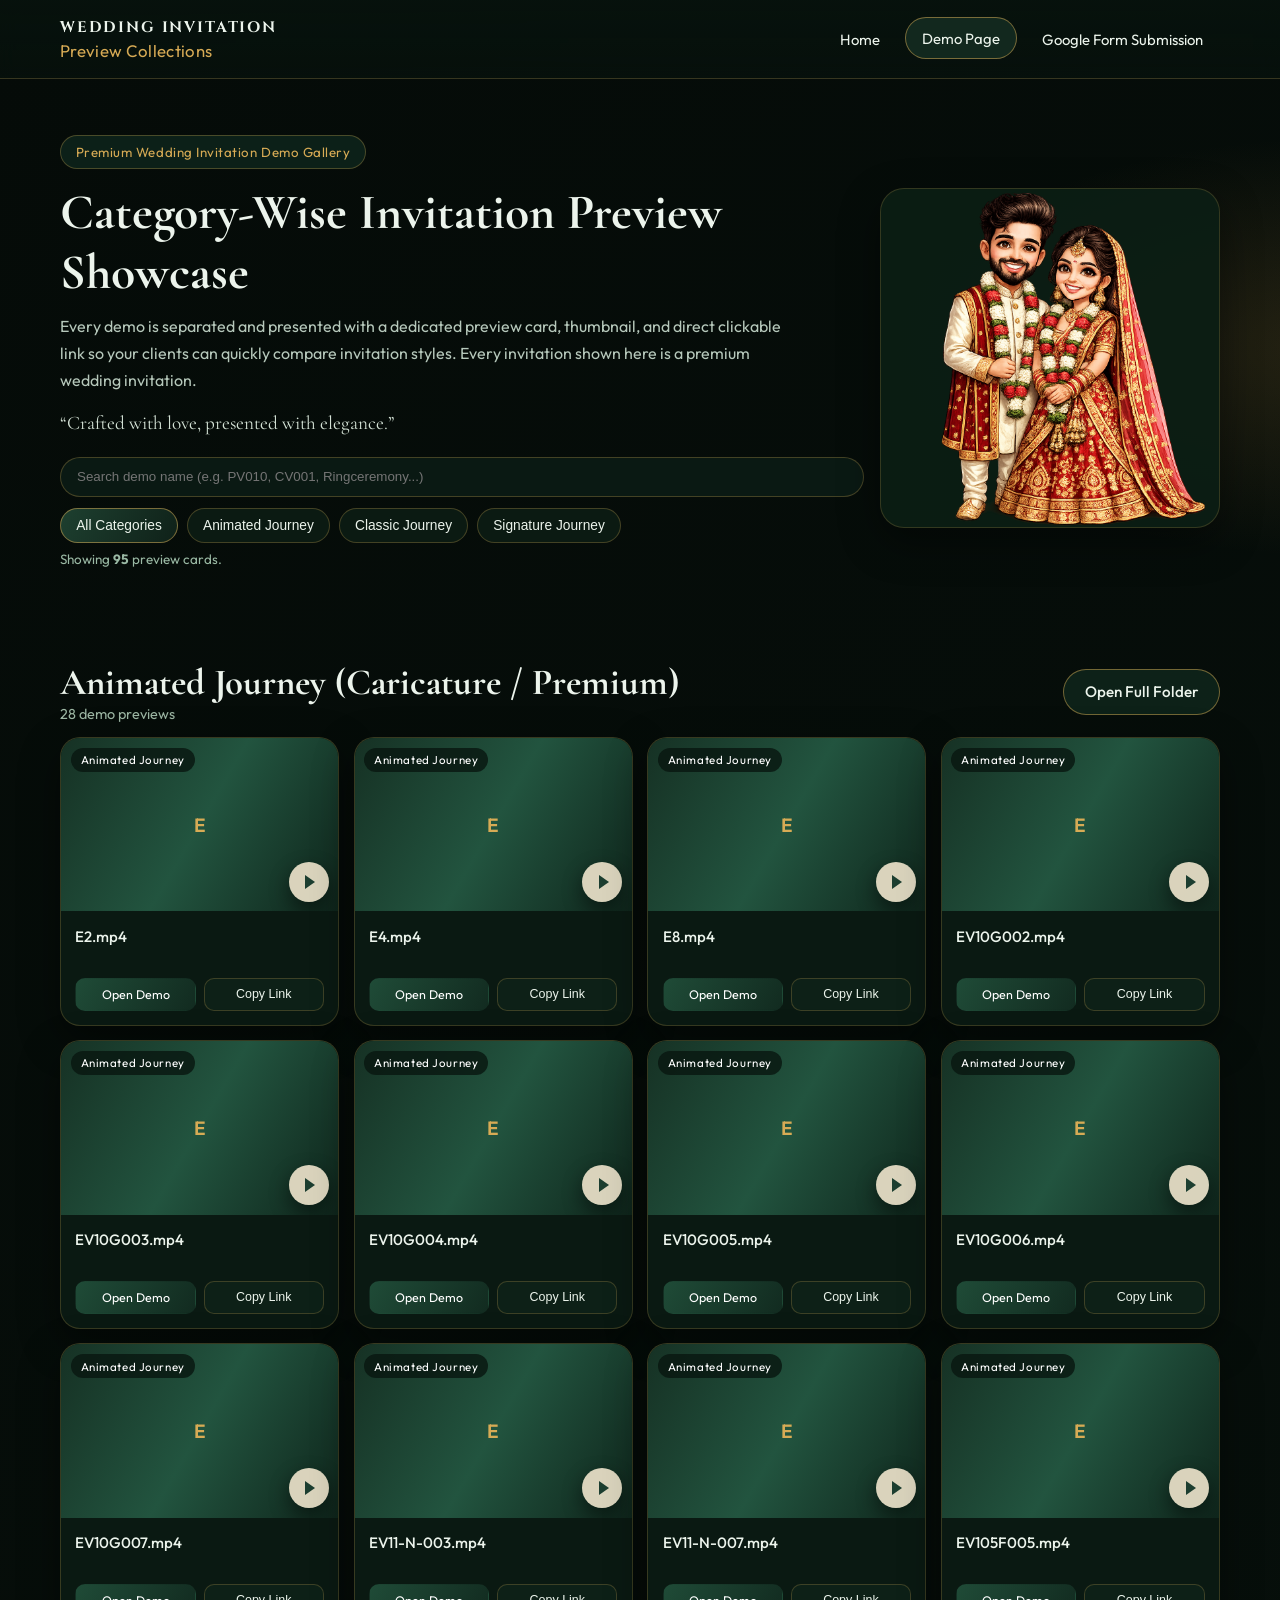
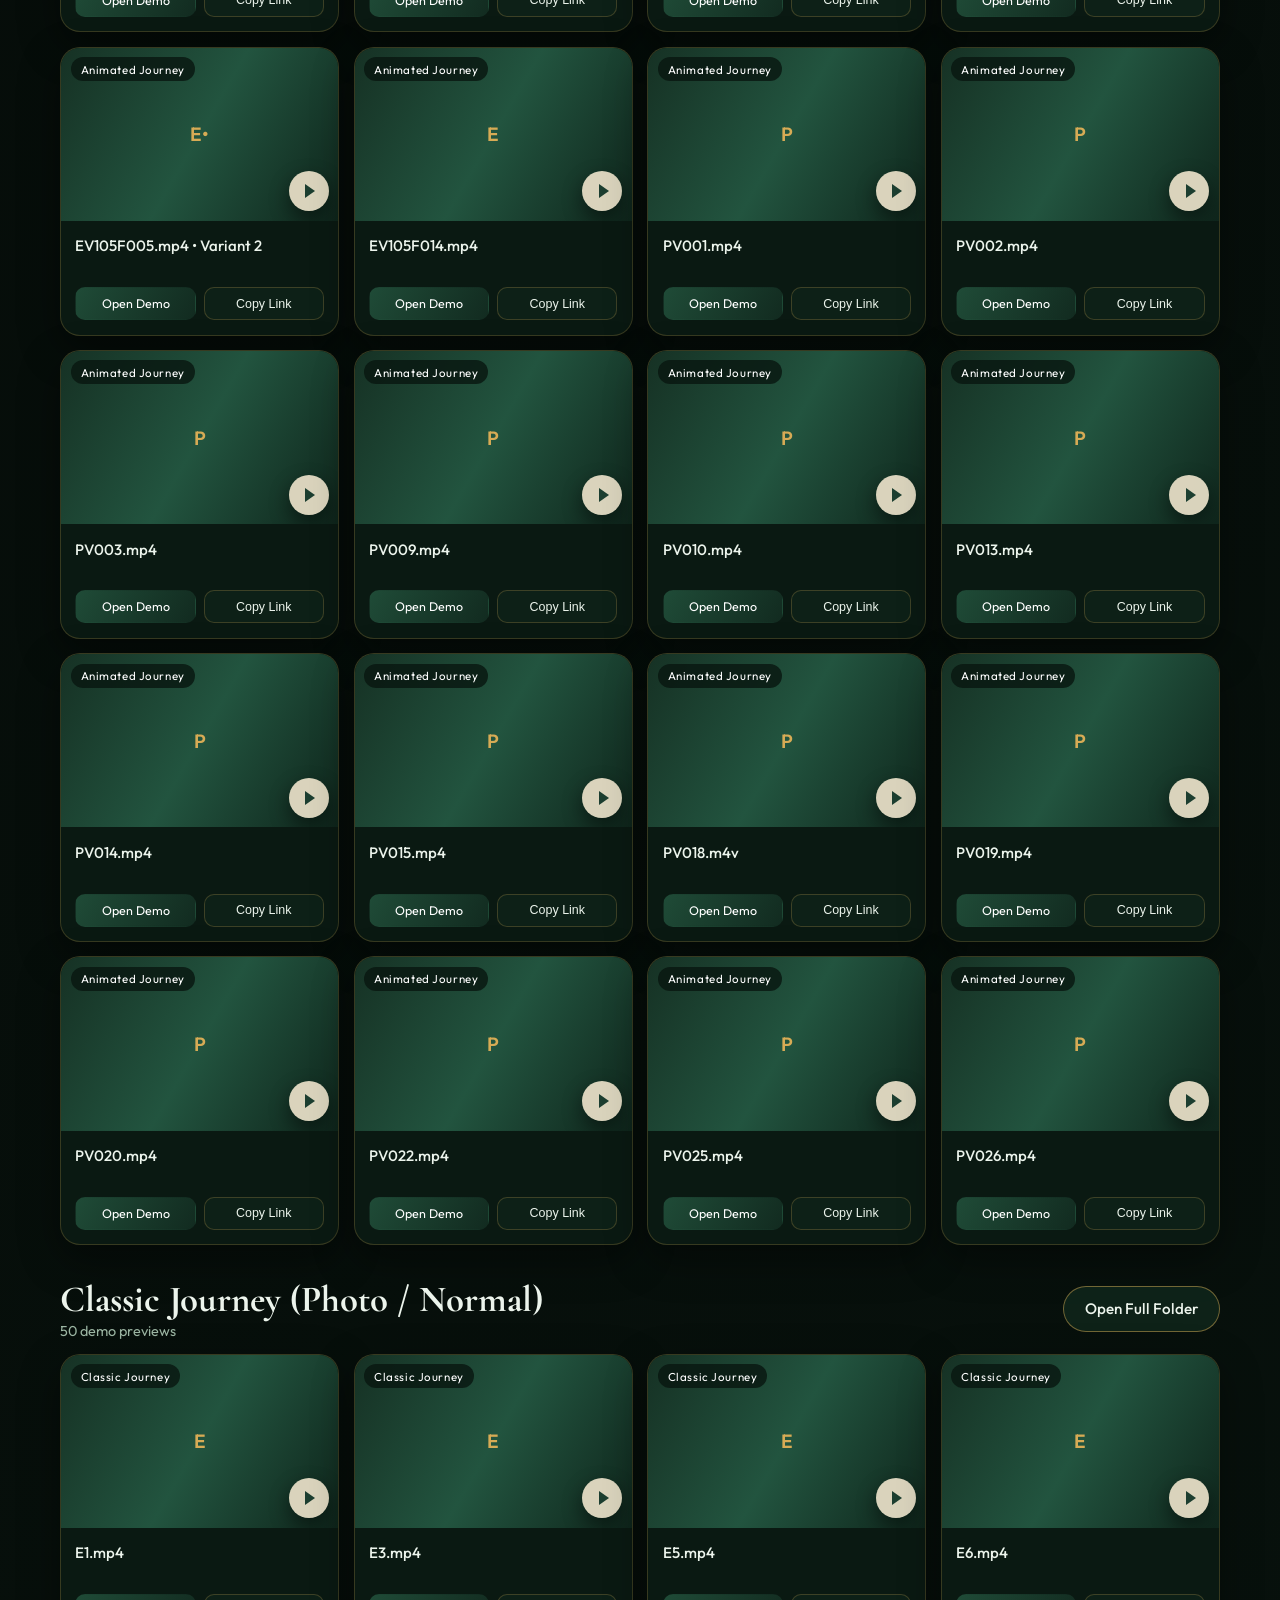
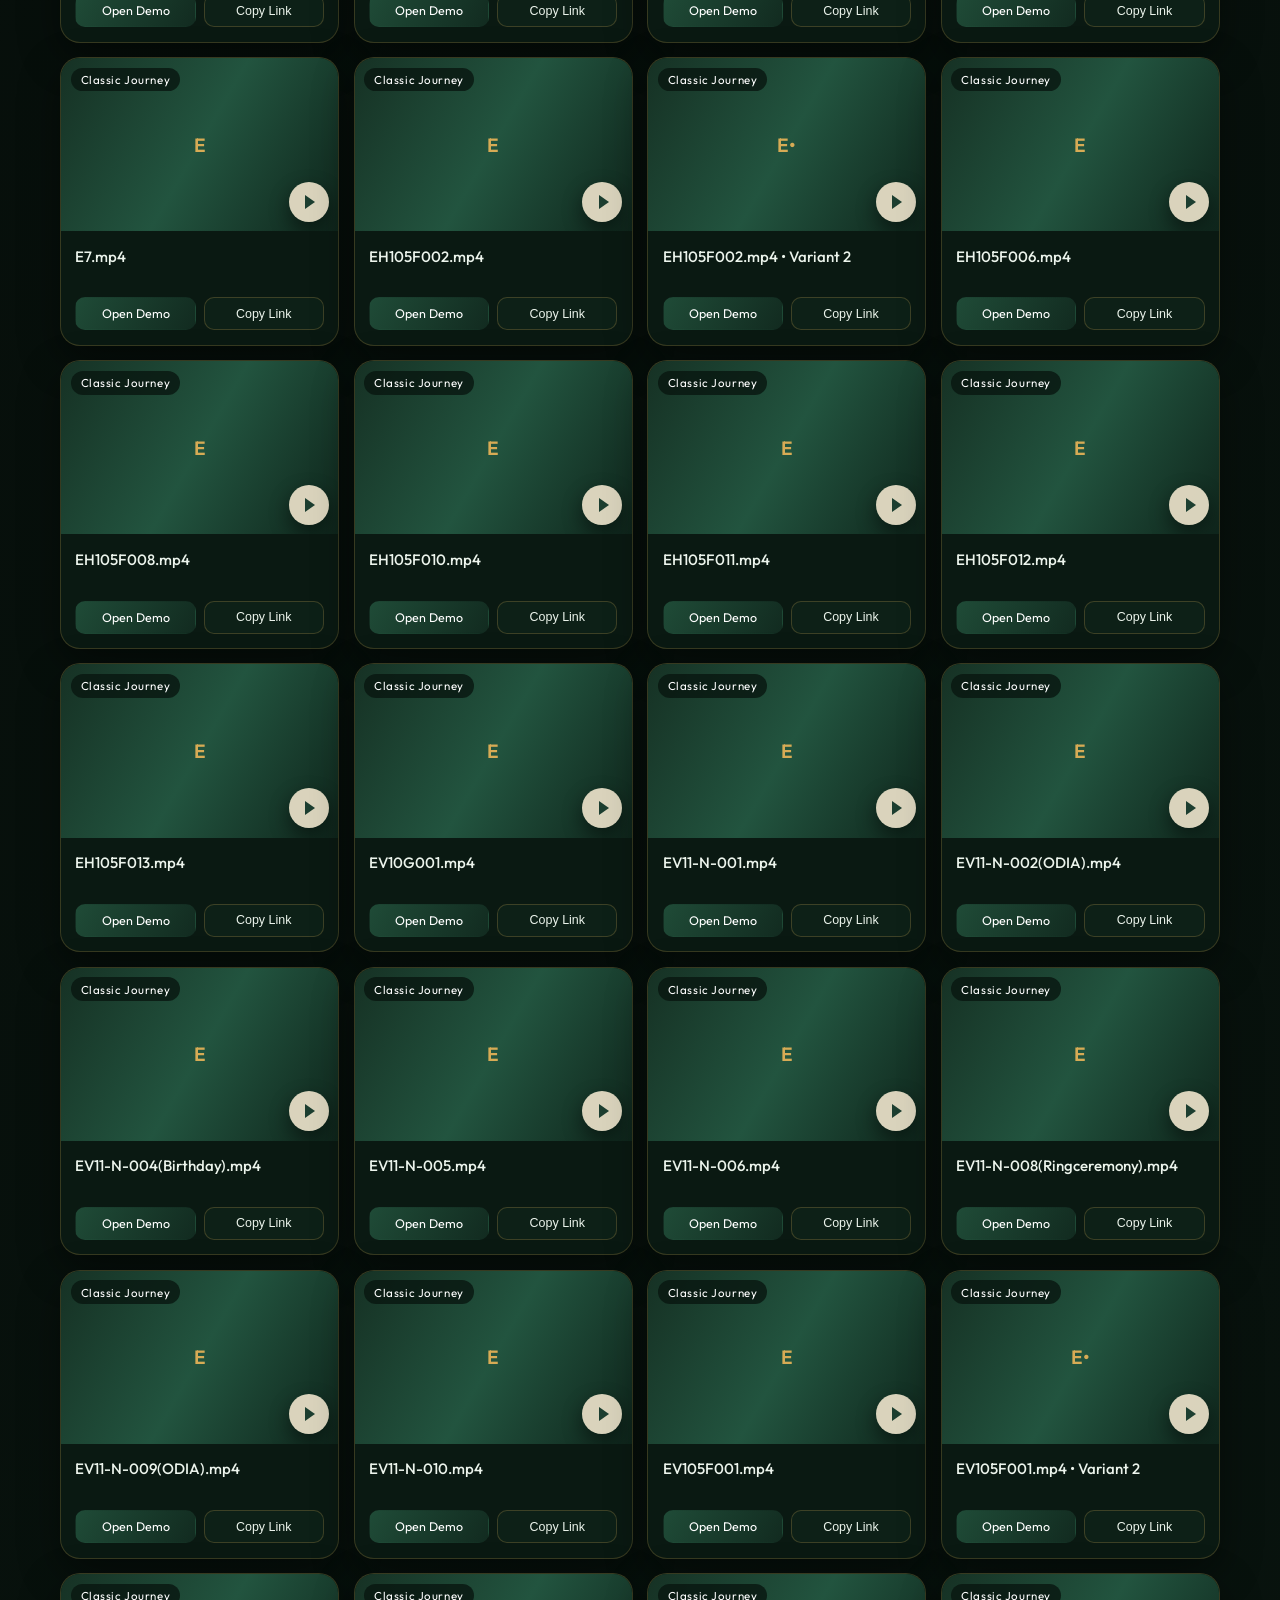
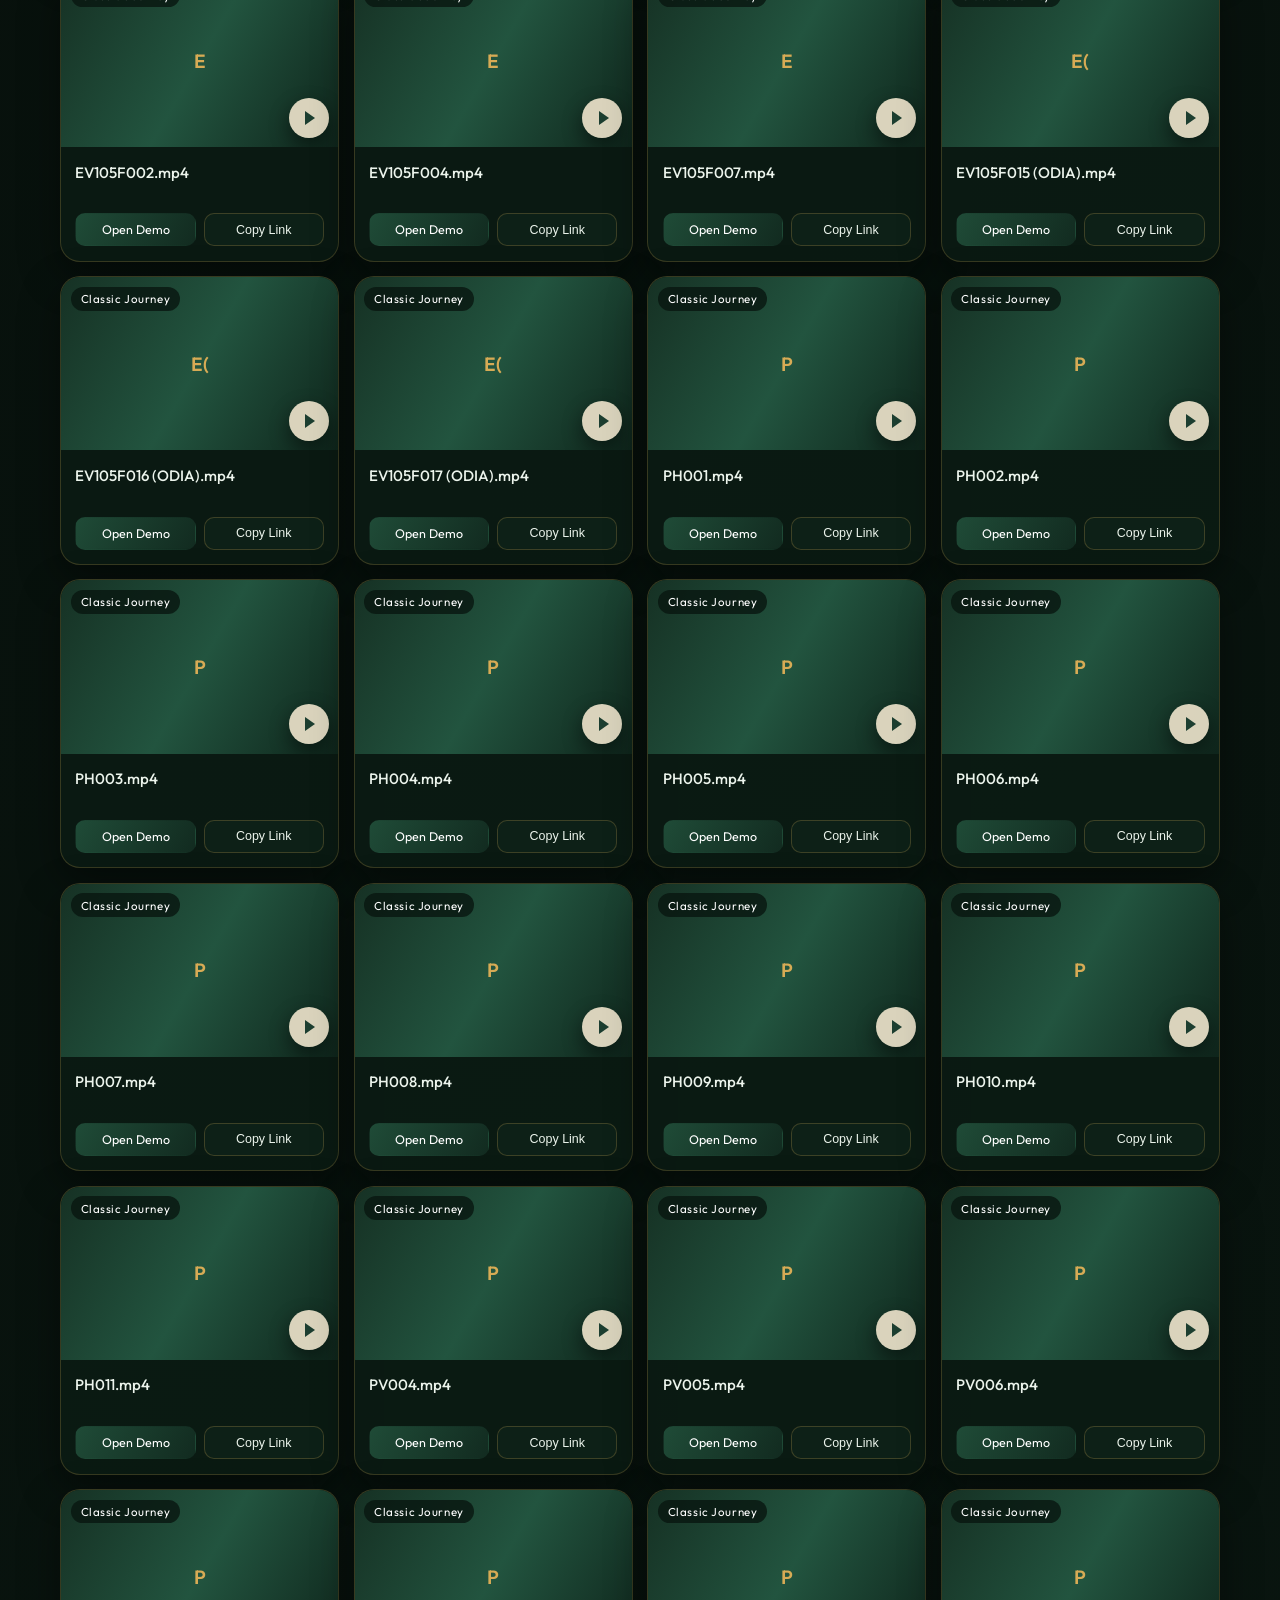
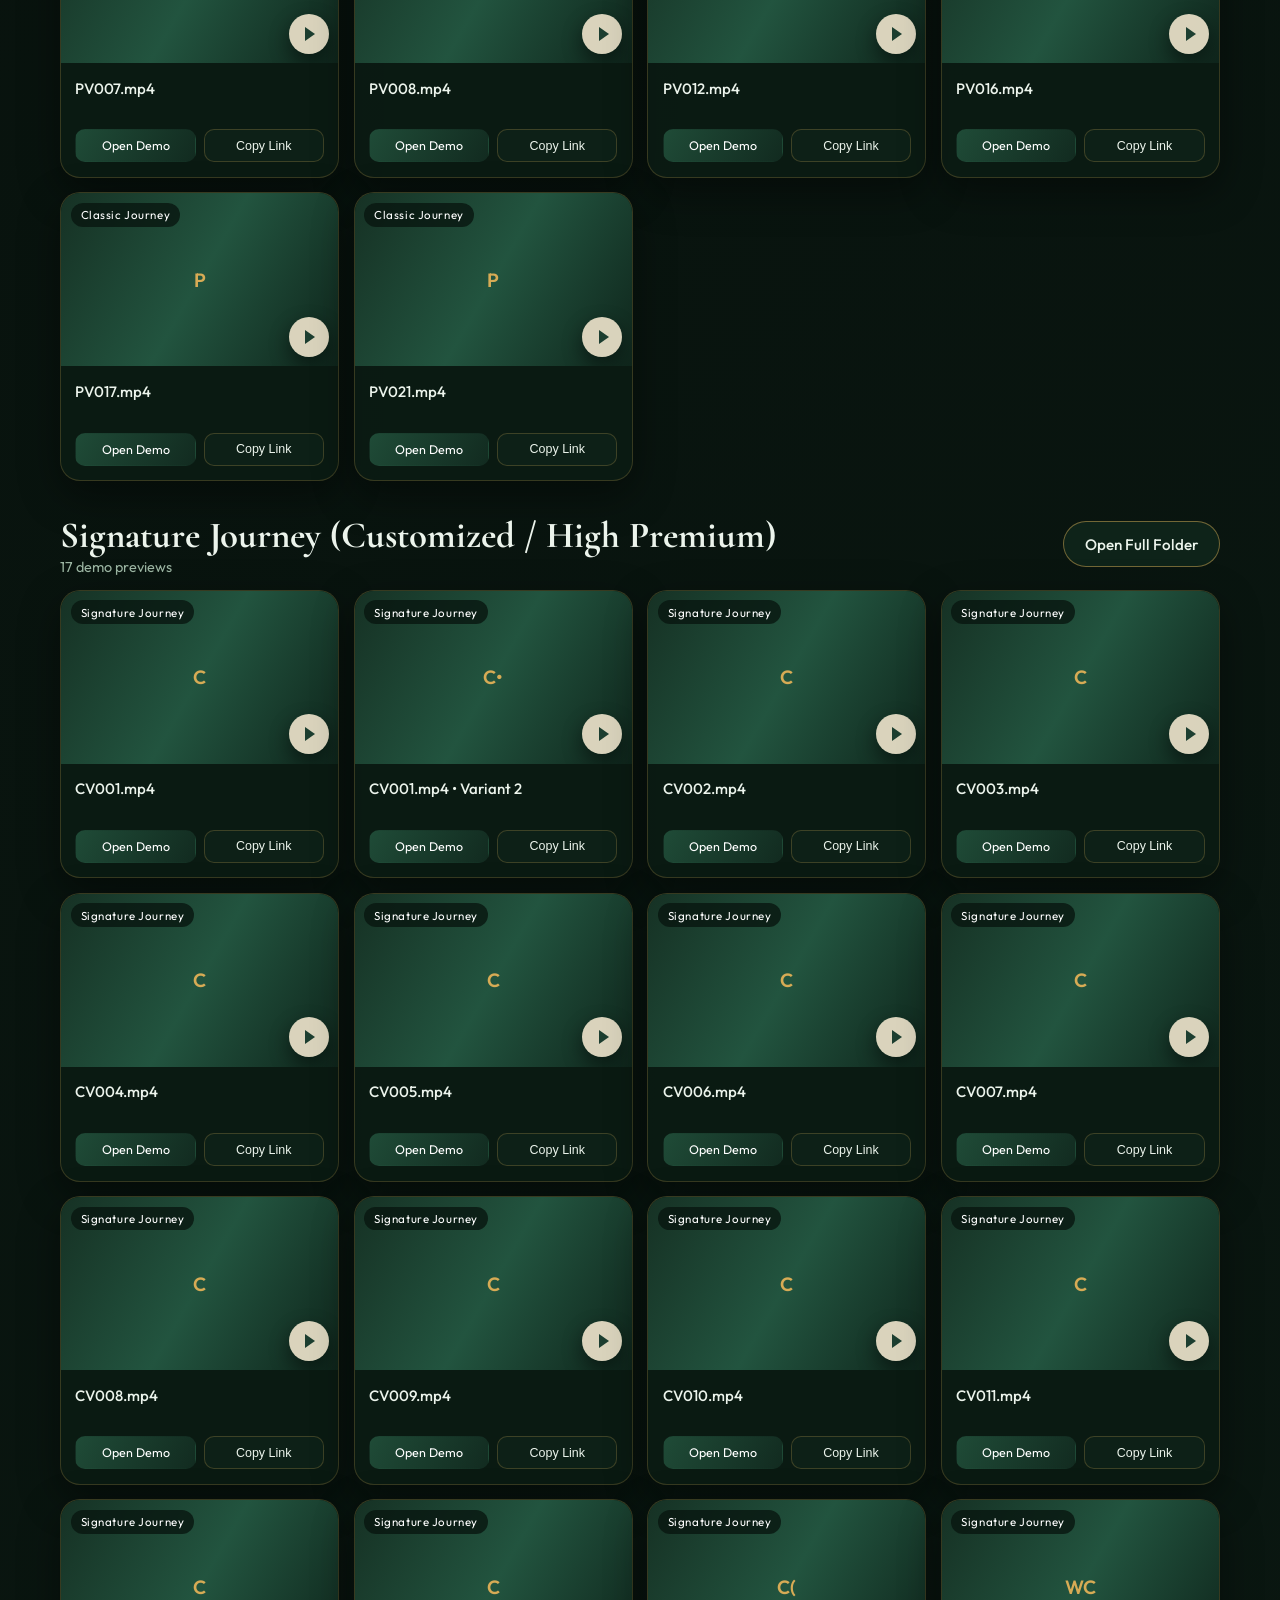
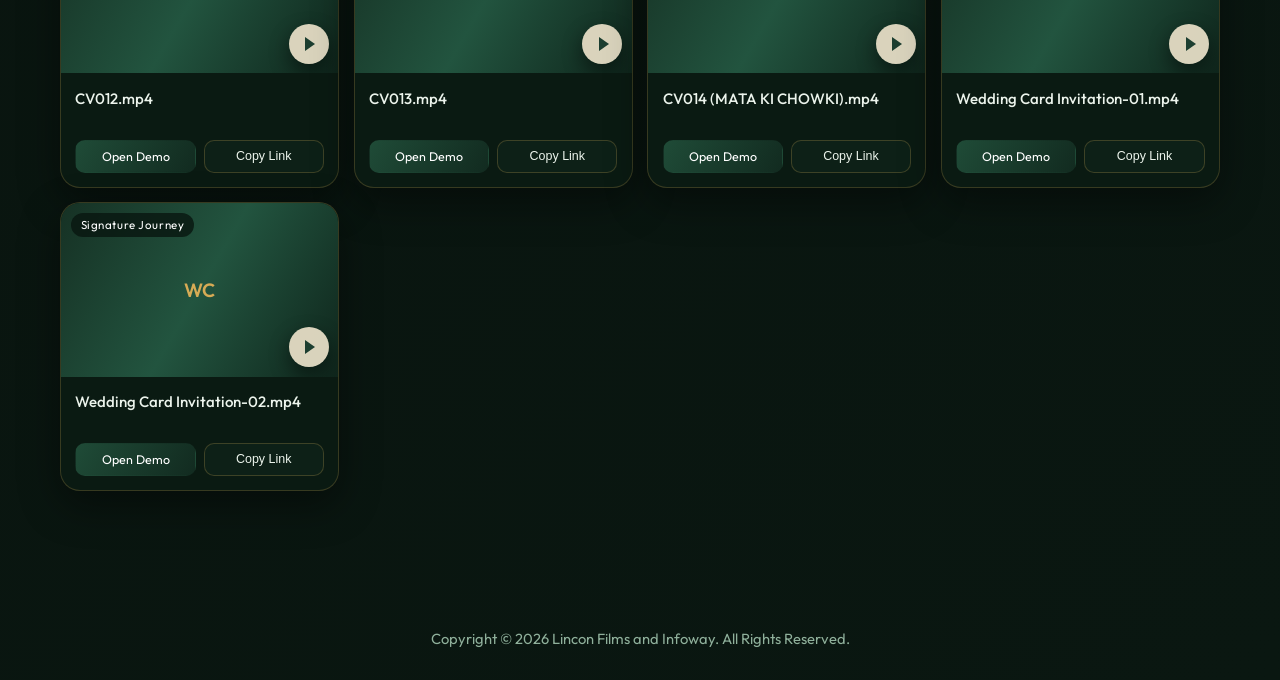
==== demos.html @ 748d809f "Add files via upload" ====
<!doctype html>
<html lang="en">
  <head>
    <meta charset="UTF-8" />
    <meta name="viewport" content="width=device-width, initial-scale=1.0" />
    <title>Wedding Invitation | Demo Page</title>
    <meta
      name="description"
      content="Category-wise wedding invitation demo gallery with clickable previews and Google Drive demo links."
    />
    <link rel="icon" type="image/png" href="assets/favicon.png" />
    <link rel="stylesheet" href="assets/css/styles.css" />
  </head>
  <body>
    <header class="topbar">
      <div class="container nav-wrap">
        <div class="site-name">
          Wedding Invitation
          <small>Preview Collections</small>
        </div>
        <nav class="nav-links" aria-label="Primary Navigation">
          <a href="index.html" data-nav>Home</a>
          <a href="demos.html" data-nav>Demo Page</a>
          <a href="submit.html" data-nav>Google Form Submission</a>
        </nav>
      </div>
    </header>

    <main>
      <section class="page-hero">
        <div class="container page-shell">
          <div class="reveal">
            <span class="kicker">Premium Wedding Invitation Demo Gallery</span>
            <h1 class="section-title" style="margin-top: 0.8rem;">Category-Wise Invitation Preview Showcase</h1>
            <p class="section-sub">
              Every demo is separated and presented with a dedicated preview card, thumbnail, and direct clickable
              link so your clients can quickly compare invitation styles. Every invitation shown here is a premium
              wedding invitation.
            </p>
            <p class="hero-tagline" style="margin-top: 0.6rem;">
              “Crafted with love, presented with elegance.”
            </p>
            <div class="control-row">
              <input
                id="demoSearch"
                class="search"
                type="search"
                placeholder="Search demo name (e.g. PV010, CV001, Ringceremony...)"
                aria-label="Search demos"
              />
              <div class="chips" id="categoryChips" aria-label="Category Filters"></div>
            </div>
            <p class="form-note" style="margin-top: 0.5rem;">
              Showing <strong id="demoTotalCount">0</strong> preview cards.
            </p>
          </div>

          <div class="reveal floating">
            <img src="assets/images/indian-wedding-couple.png" alt="Indian wedding caricature decorative illustration" />
          </div>
        </div>
      </section>

      <section class="section" style="padding-top: 1.2rem;">
        <div class="container" id="demoSections"></div>
      </section>
    </main>

    <footer class="footer">
      Copyright © 2026 Lincon Films and Infoway. All Rights Reserved.
    </footer>

    <script src="assets/js/demo-data.js"></script>
    <script src="assets/js/main.js"></script>
    <script src="assets/js/demos.js"></script>
  </body>
</html>
---- assets/css/styles.css ----
@import url('https://fonts.googleapis.com/css2?family=Cinzel:wght@500;700&family=Cormorant+Garamond:wght@400;500;600;700&family=Outfit:wght@300;400;500;600&display=swap');

:root {
  --bg: #050b08;
  --bg-soft: #0a1711;
  --text: #ecf4ec;
  --muted: #b6c8bb;
  --rose: #e7bc62;
  --wine: #1a3b2f;
  --gold: #d7ab55;
  --gold-deep: #97723a;
  --card: #0f1d16;
  --ring: #2a4538;
  --glass: rgba(14, 30, 22, 0.72);
  --shadow: 0 14px 40px rgba(0, 0, 0, 0.42);
  --shadow-deep: 0 24px 52px rgba(0, 0, 0, 0.62);
}

* {
  box-sizing: border-box;
}

html,
body {
  margin: 0;
  padding: 0;
  font-family: 'Outfit', sans-serif;
  color: var(--text);
  background: radial-gradient(1300px 600px at -10% -10%, rgba(53, 98, 74, 0.4) 0%, transparent 55%),
    radial-gradient(900px 420px at 105% 4%, rgba(131, 98, 45, 0.25) 0%, transparent 50%),
    linear-gradient(140deg, var(--bg) 0%, var(--bg-soft) 100%);
  min-height: 100%;
}

a {
  color: inherit;
  text-decoration: none;
}

img {
  max-width: 100%;
  display: block;
}

main {
  overflow-x: clip;
}

.container {
  width: min(1160px, 92vw);
  margin: 0 auto;
}

.topbar {
  position: sticky;
  top: 0;
  z-index: 50;
  backdrop-filter: blur(10px);
  background: linear-gradient(180deg, rgba(7, 18, 13, 0.95), rgba(7, 18, 13, 0.72));
  border-bottom: 1px solid rgba(193, 158, 85, 0.26);
}

.nav-wrap {
  display: flex;
  align-items: center;
  justify-content: space-between;
  gap: 1.2rem;
  min-height: 78px;
}

.site-name {
  font-family: 'Cinzel', serif;
  letter-spacing: 0.12em;
  text-transform: uppercase;
  font-size: 0.95rem;
  font-weight: 700;
  color: var(--text);
}

.site-name small {
  display: block;
  font-family: 'Outfit', sans-serif;
  letter-spacing: 0.02em;
  text-transform: none;
  font-weight: 400;
  color: var(--gold);
  font-size: 1.05rem;
  margin-top: 0.08rem;
}

.nav-links {
  display: flex;
  align-items: center;
  gap: 0.5rem;
  flex-wrap: wrap;
}

.nav-links a {
  padding: 0.64rem 1rem;
  border-radius: 999px;
  font-size: 0.93rem;
  color: var(--text);
  border: 1px solid transparent;
  transition: all 0.22s ease;
}

.nav-links a:hover,
.nav-links a.active {
  border-color: rgba(215, 171, 85, 0.52);
  background: rgba(20, 44, 33, 0.9);
  transform: translateY(-1px);
}

.hero {
  padding: 4.2rem 0 3rem;
}

.hero-grid {
  display: grid;
  grid-template-columns: 1.08fr 0.92fr;
  gap: 2.4rem;
  align-items: center;
}

.kicker {
  display: inline-flex;
  align-items: center;
  gap: 0.45rem;
  background: rgba(15, 37, 27, 0.86);
  border: 1px solid rgba(215, 171, 85, 0.3);
  color: var(--gold);
  border-radius: 999px;
  padding: 0.5rem 0.92rem;
  font-size: 0.83rem;
  letter-spacing: 0.04em;
}

.script-line {
  margin-top: 1rem;
  font-family: 'Outfit', sans-serif;
  font-weight: 500;
  letter-spacing: 0.02em;
  font-size: clamp(1.08rem, 2vw, 1.45rem);
  color: #d8e6da;
}

.hero h1 {
  font-family: 'Cormorant Garamond', serif;
  font-size: clamp(2.25rem, 5vw, 4rem);
  line-height: 0.96;
  margin: 0.4rem 0 0.9rem;
}

.hero p {
  margin: 0;
  max-width: 62ch;
  line-height: 1.75;
  color: var(--muted);
  font-size: 1.02rem;
}

.hero-tagline {
  margin-top: 1rem;
  font-family: 'Cormorant Garamond', serif;
  font-size: 1.2rem;
  color: #d3e1d5;
}

.btn-row {
  margin-top: 1.55rem;
  display: flex;
  flex-wrap: wrap;
  gap: 0.8rem;
}

.btn {
  border: none;
  display: inline-flex;
  align-items: center;
  justify-content: center;
  gap: 0.45rem;
  padding: 0.78rem 1.3rem;
  border-radius: 999px;
  font-weight: 500;
  font-size: 0.95rem;
  transition: transform 0.2s ease, box-shadow 0.2s ease, background 0.2s ease;
  cursor: pointer;
}

.btn-primary {
  color: #fff;
  background: linear-gradient(120deg, #25543f, #112b20);
  box-shadow: 0 10px 22px rgba(0, 0, 0, 0.45);
}

.btn-primary:hover {
  transform: translateY(-2px);
  box-shadow: 0 14px 26px rgba(0, 0, 0, 0.55);
}

.btn-outline {
  color: var(--text);
  border: 1px solid rgba(215, 171, 85, 0.5);
  background: rgba(16, 38, 28, 0.85);
}

.btn-outline:hover {
  transform: translateY(-2px);
  background: rgba(23, 50, 37, 0.92);
}

.hero-art {
  position: relative;
}

.hero-frame {
  border-radius: 30px;
  background: linear-gradient(160deg, #0b1b14, #12261d);
  padding: 1rem;
  box-shadow: var(--shadow-deep);
  transform: perspective(1000px) rotateY(-5deg) rotateX(2deg);
  border: 1px solid rgba(215, 171, 85, 0.32);
}

.hero-frame img {
  border-radius: 24px;
  width: 100%;
  max-height: 640px;
  object-fit: contain;
  background: radial-gradient(circle at 20% 20%, rgba(255, 208, 156, 0.2), transparent 46%);
}

.floating-tag {
  position: absolute;
  right: -1rem;
  bottom: 1.5rem;
  padding: 0.8rem 1rem;
  border-radius: 18px;
  background: rgba(8, 22, 16, 0.92);
  border: 1px solid rgba(215, 171, 85, 0.36);
  box-shadow: var(--shadow);
}

.floating-tag strong {
  display: block;
  font-family: 'Cormorant Garamond', serif;
  font-size: 1.2rem;
  color: var(--gold);
}

.floating-tag span {
  font-size: 0.86rem;
  color: var(--muted);
}

.section {
  padding: 4rem 0;
}

.section-title {
  margin: 0;
  font-family: 'Cormorant Garamond', serif;
  font-size: clamp(2rem, 4vw, 3.1rem);
}

.section-sub {
  margin-top: 0.7rem;
  color: var(--muted);
  max-width: 66ch;
  line-height: 1.7;
}

.feature-grid {
  margin-top: 1.7rem;
  display: grid;
  grid-template-columns: repeat(3, minmax(0, 1fr));
  gap: 1rem;
}

.feature {
  background: var(--glass);
  border: 1px solid rgba(215, 171, 85, 0.18);
  border-radius: 24px;
  padding: 1.25rem 1.1rem;
  box-shadow: var(--shadow);
  transform-style: preserve-3d;
}

.feature h3 {
  margin: 0;
  font-family: 'Cormorant Garamond', serif;
  font-size: 1.36rem;
  color: var(--gold);
}

.feature p {
  margin: 0.6rem 0 0;
  font-size: 0.95rem;
  line-height: 1.65;
  color: var(--muted);
}

.category-cards {
  margin-top: 1.6rem;
  display: grid;
  grid-template-columns: repeat(3, minmax(0, 1fr));
  gap: 1rem;
}

.category-card {
  position: relative;
  overflow: hidden;
  padding: 1.2rem;
  border-radius: 24px;
  background: linear-gradient(150deg, rgba(15, 33, 24, 0.95), rgba(11, 27, 20, 0.95));
  border: 1px solid rgba(215, 171, 85, 0.28);
  box-shadow: var(--shadow);
}

.category-card::before {
  content: '';
  position: absolute;
  inset: auto -40px -56px auto;
  width: 160px;
  height: 160px;
  border-radius: 50%;
  background: radial-gradient(circle, rgba(200, 164, 96, 0.2), transparent 70%);
}

.category-card h3 {
  margin: 0;
  font-family: 'Cormorant Garamond', serif;
  font-size: 1.4rem;
}

.category-card p {
  margin: 0.5rem 0 0;
  color: var(--muted);
  font-size: 0.93rem;
}

.cta-banner {
  margin-top: 2rem;
  padding: 2rem;
  border-radius: 28px;
  background: linear-gradient(130deg, rgba(9, 25, 18, 0.97), rgba(28, 62, 46, 0.95));
  color: #fff;
  box-shadow: var(--shadow-deep);
}

.cta-banner h3 {
  margin: 0;
  font-family: 'Cormorant Garamond', serif;
  font-size: clamp(1.8rem, 4vw, 2.6rem);
}

.cta-banner p {
  margin: 0.65rem 0 0;
  color: rgba(225, 240, 226, 0.9);
}

.cta-banner .btn-outline {
  background: rgba(19, 42, 31, 0.85);
  border-color: rgba(215, 171, 85, 0.48);
  color: #fff;
}

.footer {
  margin-top: 3.2rem;
  padding: 1.4rem 0 2rem;
  text-align: center;
  color: #8fb09b;
  font-size: 0.92rem;
}

.page-hero {
  padding: 3.5rem 0 1.8rem;
}

.page-shell {
  display: grid;
  grid-template-columns: 1fr 340px;
  gap: 1rem;
  align-items: center;
}

.page-shell img {
  border-radius: 24px;
  border: 1px solid rgba(215, 171, 85, 0.2);
  box-shadow: var(--shadow);
  background: rgba(12, 30, 21, 0.9);
  max-height: 620px;
  object-fit: contain;
}

.control-row {
  margin-top: 1.4rem;
  display: flex;
  flex-wrap: wrap;
  gap: 0.7rem;
}

.search {
  flex: 1 1 240px;
  min-width: 220px;
  border-radius: 999px;
  border: 1px solid rgba(215, 171, 85, 0.28);
  background: rgba(12, 29, 22, 0.85);
  padding: 0.72rem 1rem;
  color: var(--text);
}

.search:focus {
  outline: 2px solid rgba(215, 171, 85, 0.45);
  outline-offset: 1px;
}

.chips {
  display: flex;
  flex-wrap: wrap;
  gap: 0.55rem;
}

.chip {
  padding: 0.56rem 0.95rem;
  border-radius: 999px;
  border: 1px solid rgba(215, 171, 85, 0.28);
  font-size: 0.86rem;
  color: var(--text);
  background: rgba(13, 30, 22, 0.8);
  cursor: pointer;
}

.chip.active,
.chip:hover {
  background: linear-gradient(120deg, rgba(31, 67, 50, 0.95), rgba(16, 35, 26, 0.95));
  border-color: rgba(215, 171, 85, 0.52);
}

.demo-section {
  margin-top: 2rem;
}

.demo-head {
  display: flex;
  align-items: center;
  justify-content: space-between;
  gap: 1rem;
  margin-bottom: 0.85rem;
}

.demo-head h2 {
  margin: 0;
  font-family: 'Cormorant Garamond', serif;
  font-size: clamp(1.6rem, 3.4vw, 2.3rem);
}

.demo-count {
  color: #9db7a4;
  font-size: 0.9rem;
}

.demo-grid {
  display: grid;
  grid-template-columns: repeat(auto-fill, minmax(240px, 1fr));
  gap: 0.9rem;
}

.demo-card {
  display: flex;
  flex-direction: column;
  border-radius: 20px;
  overflow: hidden;
  border: 1px solid rgba(215, 171, 85, 0.22);
  background: rgba(11, 27, 20, 0.95);
  box-shadow: var(--shadow);
  transition: transform 0.2s ease, box-shadow 0.2s ease;
}

.demo-card:hover {
  transform: translateY(-4px) scale(1.01);
  box-shadow: 0 20px 40px rgba(0, 0, 0, 0.5);
}

.thumb {
  position: relative;
  aspect-ratio: 16 / 10;
  background: linear-gradient(120deg, #163124, #22543f, #0f261c);
  overflow: hidden;
}

.thumb img {
  width: 100%;
  height: 100%;
  object-fit: cover;
}

.thumb-badge {
  position: absolute;
  top: 0.6rem;
  left: 0.6rem;
  background: rgba(8, 22, 16, 0.8);
  color: #fff;
  padding: 0.28rem 0.62rem;
  border-radius: 999px;
  font-size: 0.72rem;
  letter-spacing: 0.05em;
}

.play-dot {
  position: absolute;
  right: 0.6rem;
  bottom: 0.6rem;
  width: 40px;
  height: 40px;
  border-radius: 50%;
  display: grid;
  place-items: center;
  background: rgba(235, 225, 201, 0.92);
  box-shadow: 0 8px 20px rgba(0, 0, 0, 0.45);
}

.play-dot::before {
  content: '';
  border-left: 10px solid #1c3e30;
  border-top: 7px solid transparent;
  border-bottom: 7px solid transparent;
  margin-left: 3px;
}

.demo-body {
  padding: 0.9rem;
  display: flex;
  flex-direction: column;
  gap: 0.7rem;
}

.demo-title {
  margin: 0;
  font-size: 0.94rem;
  font-weight: 500;
  line-height: 1.45;
  min-height: 2.7em;
}

.demo-actions {
  display: flex;
  gap: 0.5rem;
}

.demo-actions a,
.demo-actions button {
  flex: 1;
  border-radius: 10px;
  border: 1px solid rgba(215, 171, 85, 0.24);
  padding: 0.5rem 0.6rem;
  font-size: 0.78rem;
  text-align: center;
  background: rgba(14, 34, 25, 0.9);
  color: var(--text);
  cursor: pointer;
}

.demo-actions a:first-child {
  background: linear-gradient(120deg, #1f4b37, #122b20);
  color: #fff;
  border-color: transparent;
}

.form-shell {
  margin-top: 1.3rem;
  display: grid;
  grid-template-columns: 1fr 1fr;
  gap: 1rem;
}

.form-card,
.form-info {
  border-radius: 24px;
  border: 1px solid rgba(215, 171, 85, 0.22);
  background: rgba(11, 26, 19, 0.92);
  box-shadow: var(--shadow);
  padding: 1.1rem;
}

.form-grid {
  display: grid;
  grid-template-columns: repeat(2, minmax(0, 1fr));
  gap: 0.75rem;
}

.form-group {
  display: flex;
  flex-direction: column;
  gap: 0.35rem;
}

.form-group.full {
  grid-column: 1 / -1;
}

.form-group label {
  font-size: 0.8rem;
  color: var(--muted);
}

.form-group input,
.form-group textarea,
.form-group select {
  border-radius: 12px;
  border: 1px solid rgba(215, 171, 85, 0.22);
  background: rgba(8, 20, 15, 0.95);
  padding: 0.62rem 0.7rem;
  font: inherit;
  color: var(--text);
}

.form-group textarea {
  min-height: 94px;
  resize: vertical;
}

.form-note {
  margin-top: 0.85rem;
  font-size: 0.84rem;
  color: #9ab9a4;
}

.info-list {
  margin: 0.85rem 0 0;
  padding: 0;
  list-style: none;
  display: grid;
  gap: 0.7rem;
}

.info-list li {
  display: flex;
  gap: 0.55rem;
  align-items: flex-start;
  color: var(--muted);
  line-height: 1.5;
}

.info-list b {
  color: var(--gold);
}

.reveal {
  opacity: 0;
  transform: translateY(18px);
  transition: opacity 0.6s ease, transform 0.6s ease;
}

.reveal.show {
  opacity: 1;
  transform: translateY(0);
}

@keyframes floatCard {
  from { transform: translateY(0px); }
  50% { transform: translateY(-6px); }
  to { transform: translateY(0px); }
}

.floating {
  animation: floatCard 4.2s ease-in-out infinite;
}

@media (max-width: 1000px) {
  .hero-grid,
  .page-shell,
  .form-shell {
    grid-template-columns: 1fr;
  }

  .hero-frame {
    transform: none;
  }

  .feature-grid,
  .category-cards {
    grid-template-columns: repeat(2, minmax(0, 1fr));
  }
}

@media (max-width: 680px) {
  .hero {
    padding-top: 2.5rem;
  }

  .nav-wrap {
    min-height: 70px;
  }

  .site-name {
    font-size: 0.82rem;
  }

  .site-name small {
    font-size: 1.08rem;
  }

  .nav-links {
    width: 100%;
    justify-content: flex-start;
  }

  .feature-grid,
  .category-cards,
  .form-grid {
    grid-template-columns: 1fr;
  }

  .floating-tag {
    right: 0.5rem;
    bottom: 0.5rem;
  }

  .demo-grid {
    grid-template-columns: 1fr;
  }

  .btn {
    width: 100%;
  }

  .btn-row {
    display: grid;
    grid-template-columns: 1fr;
  }
}
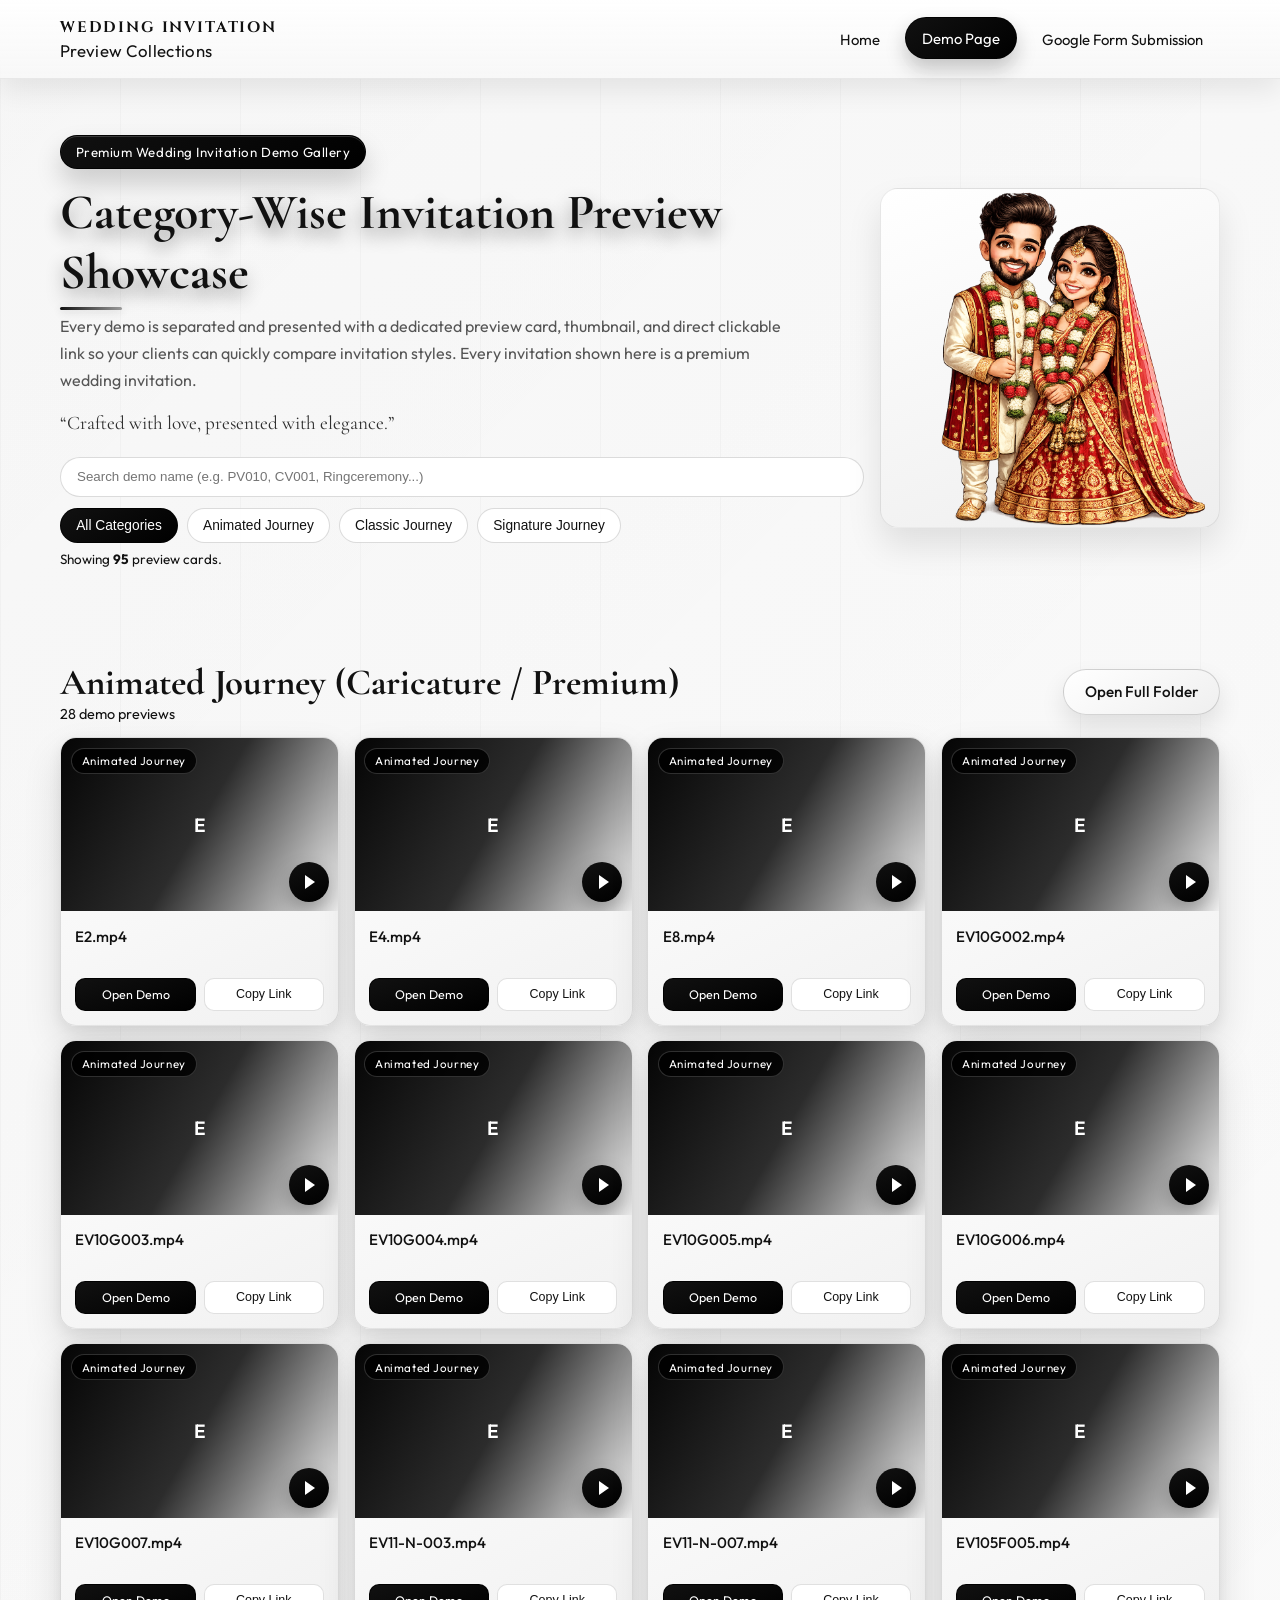
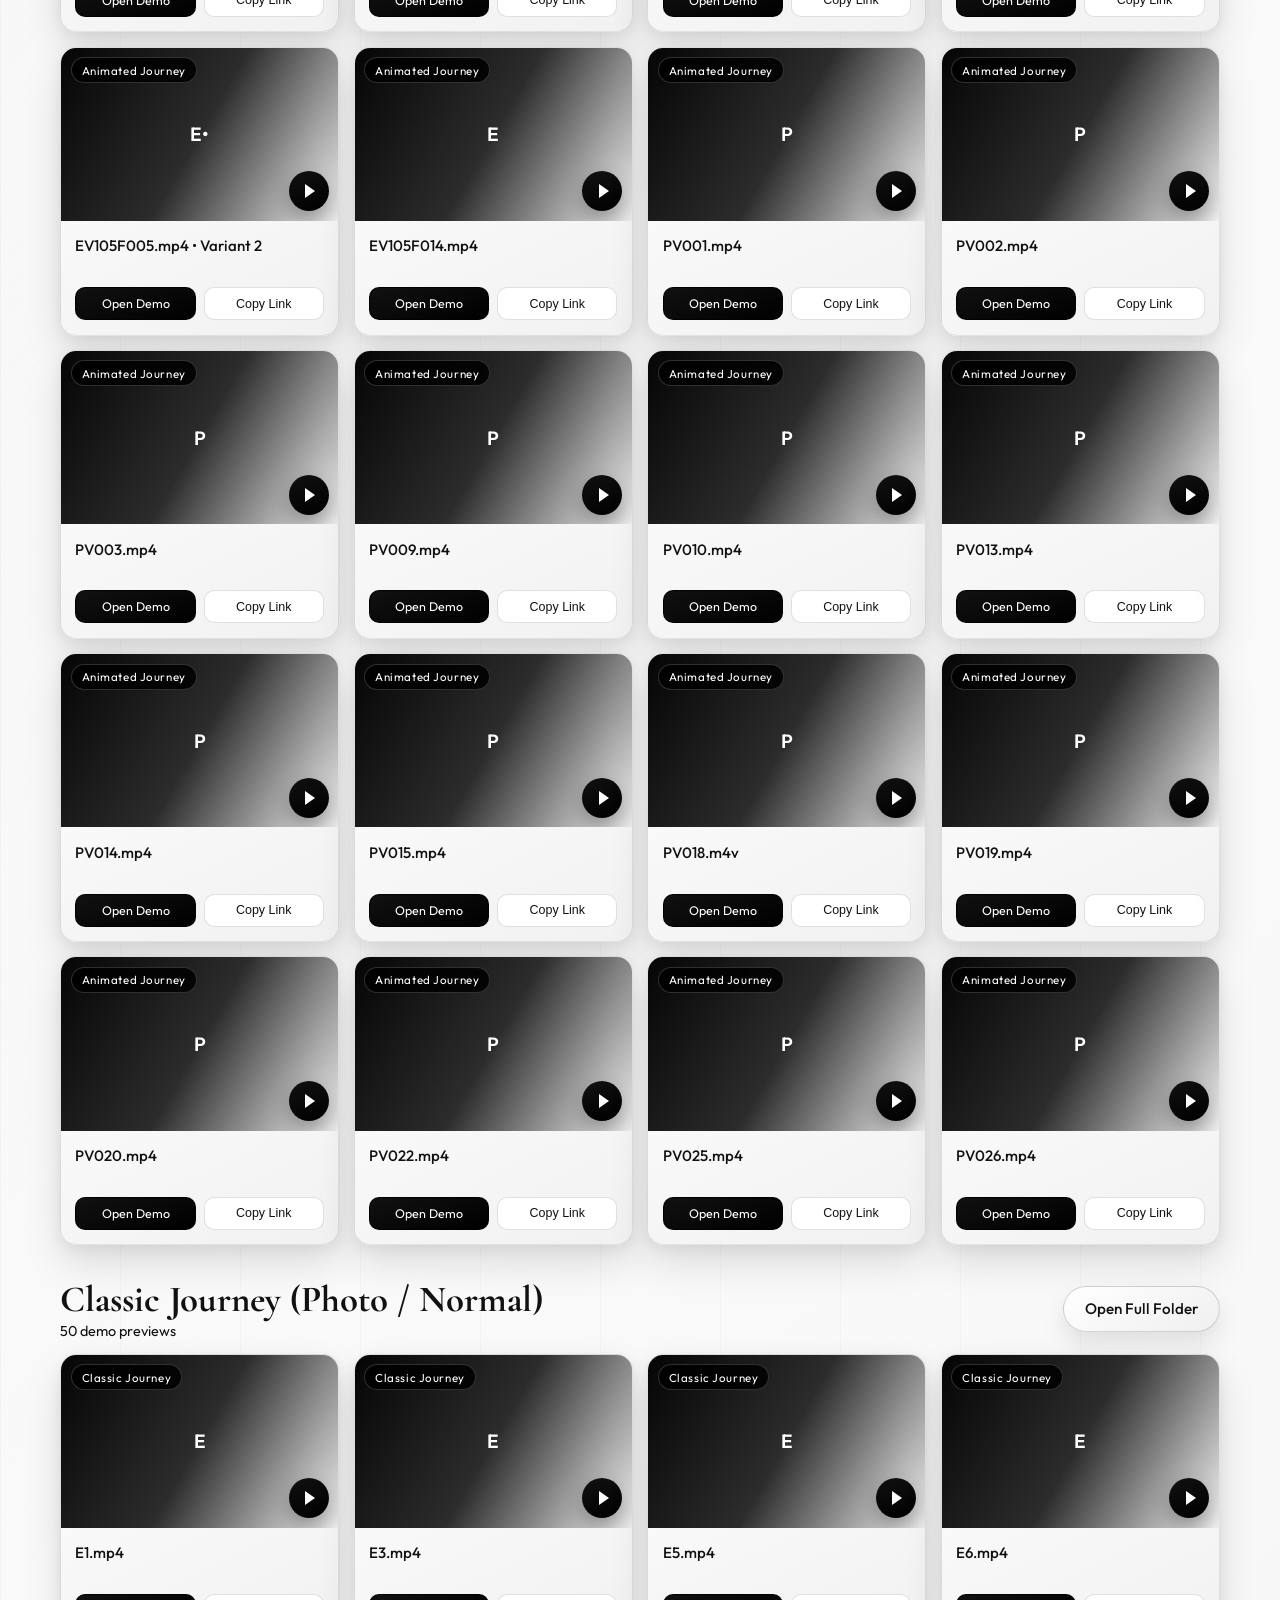
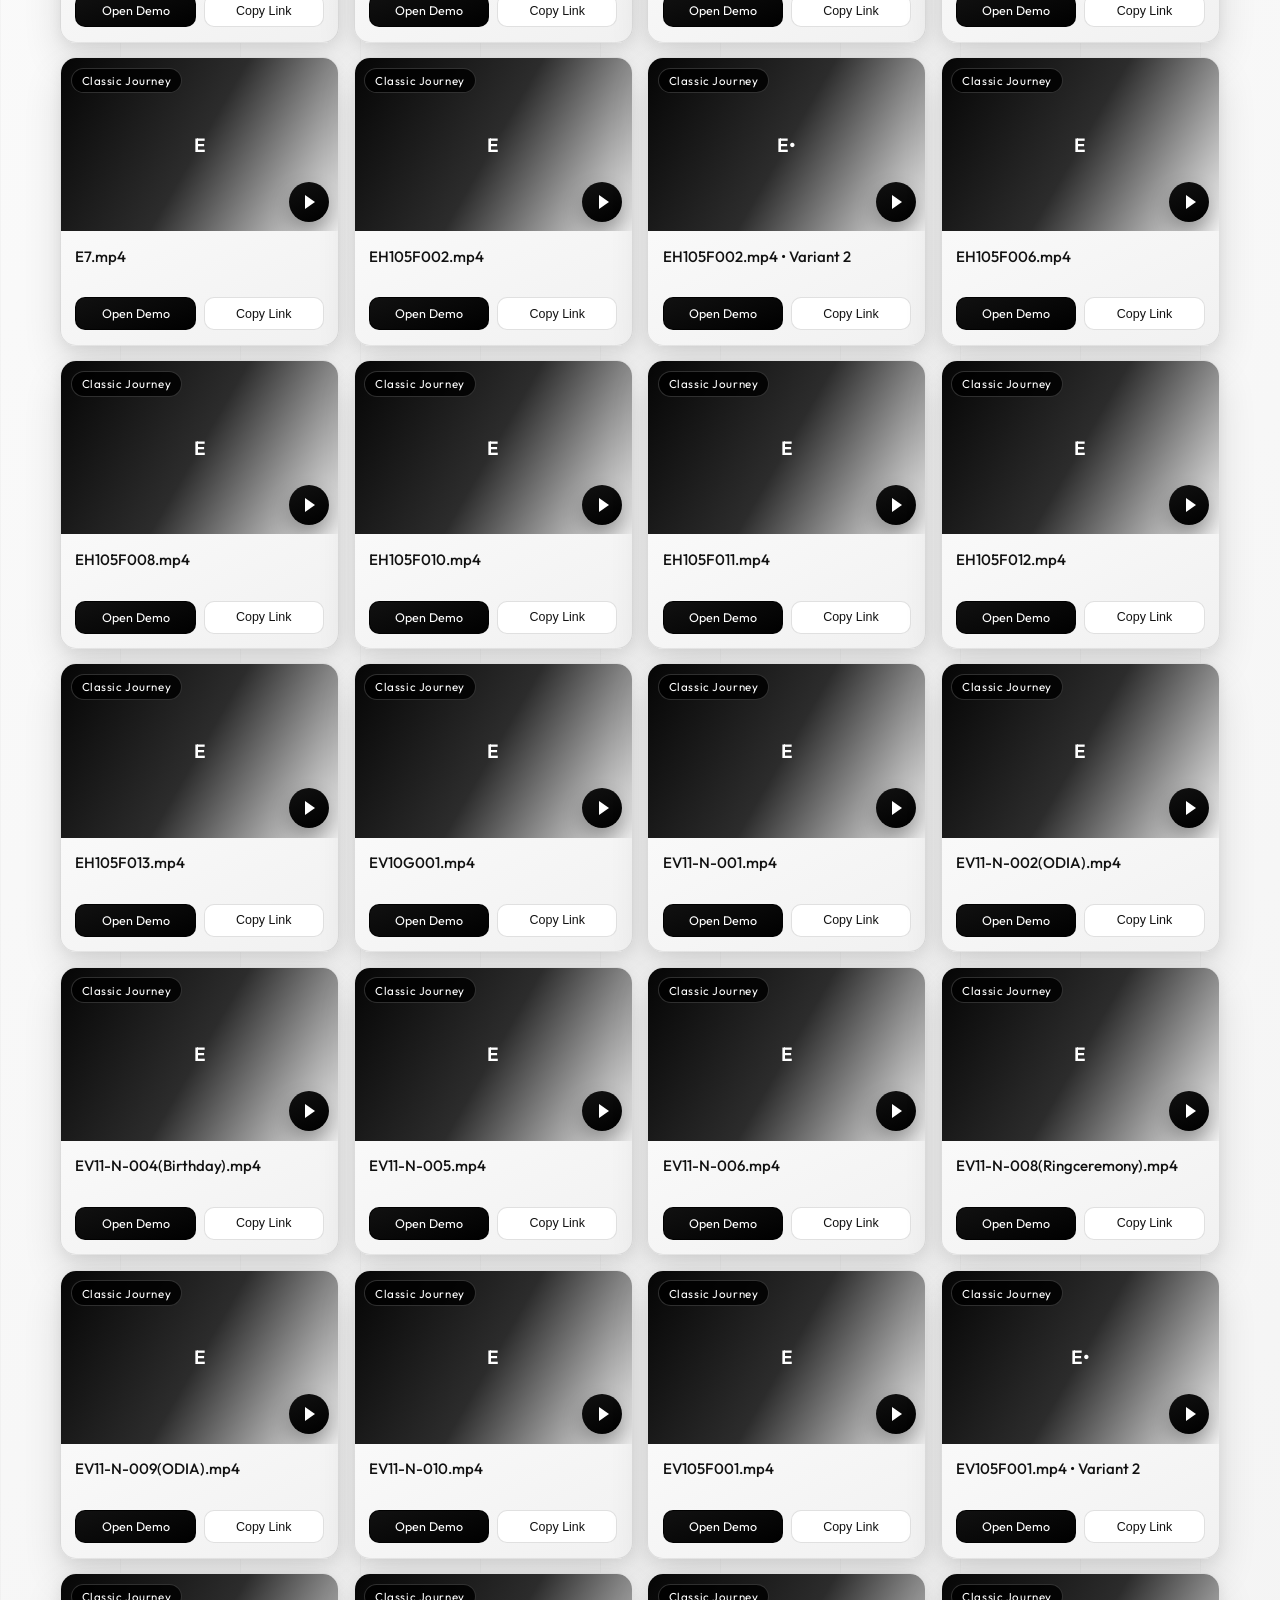
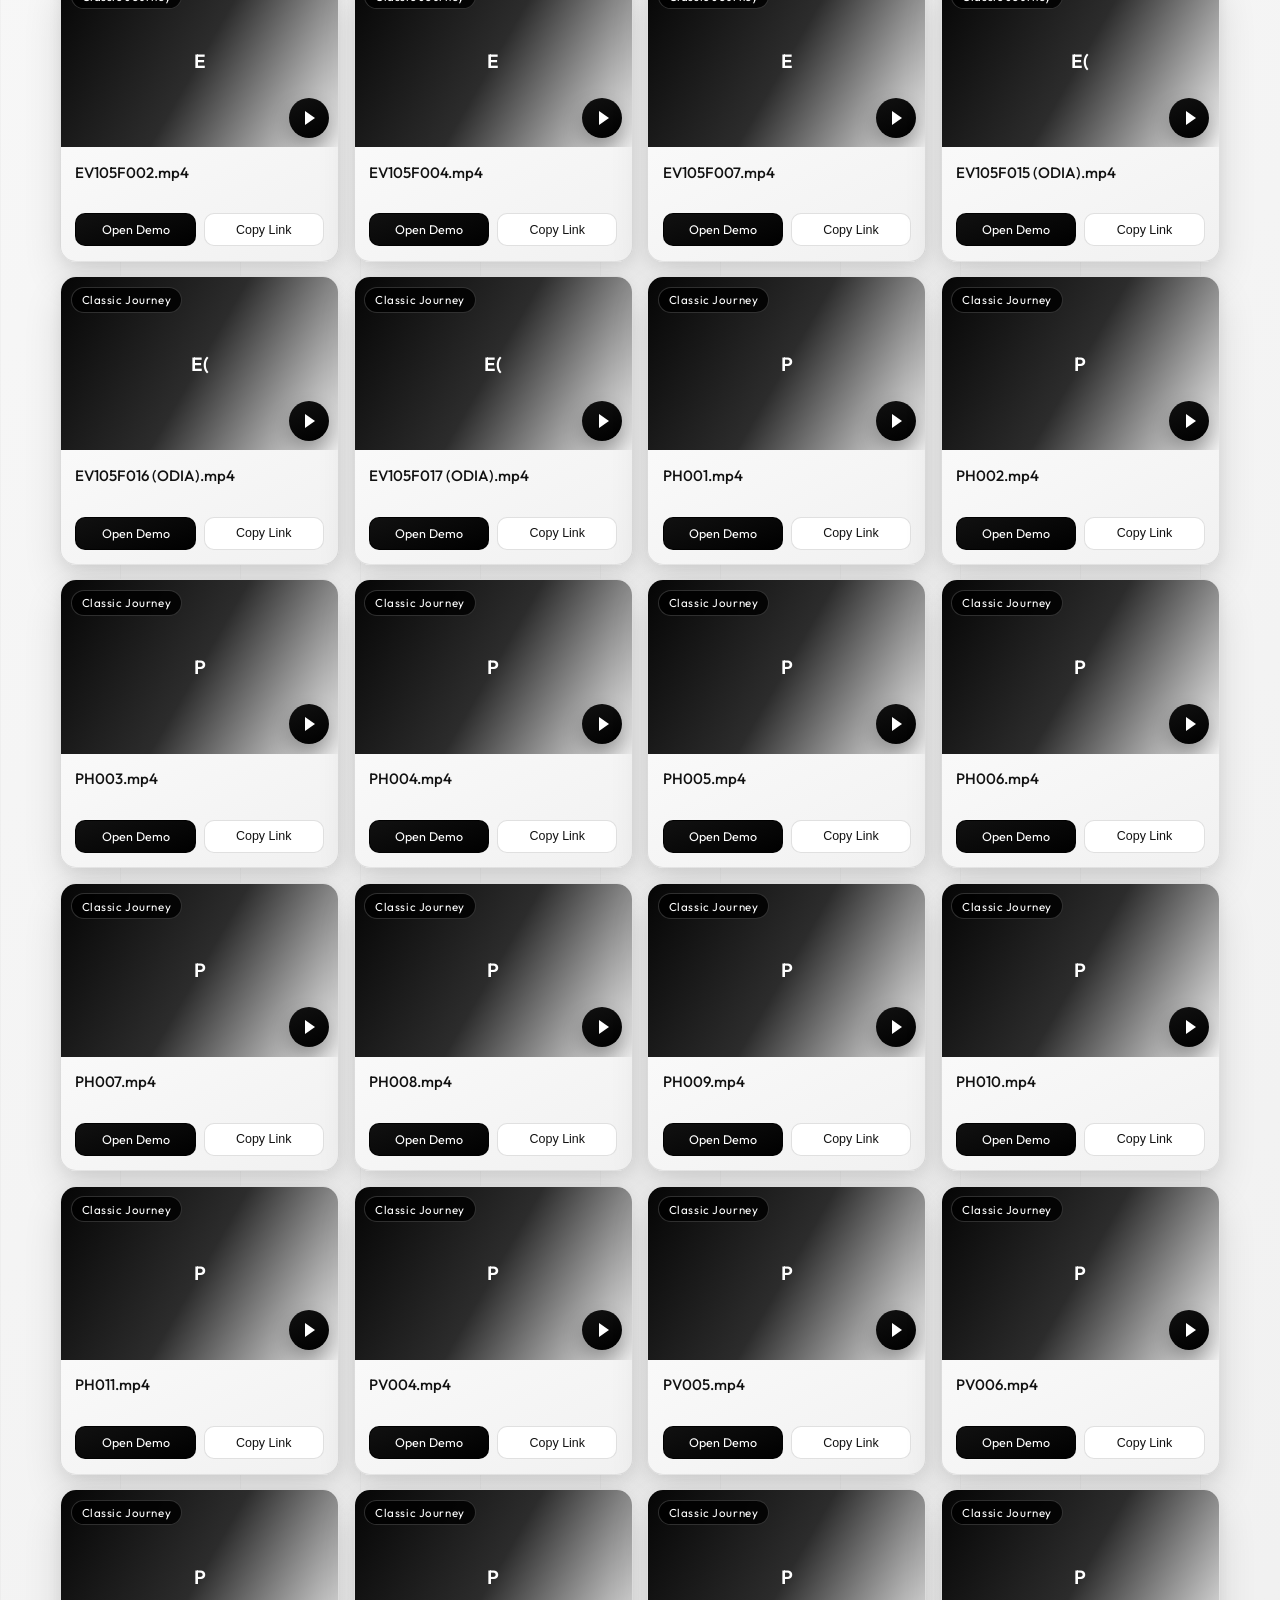
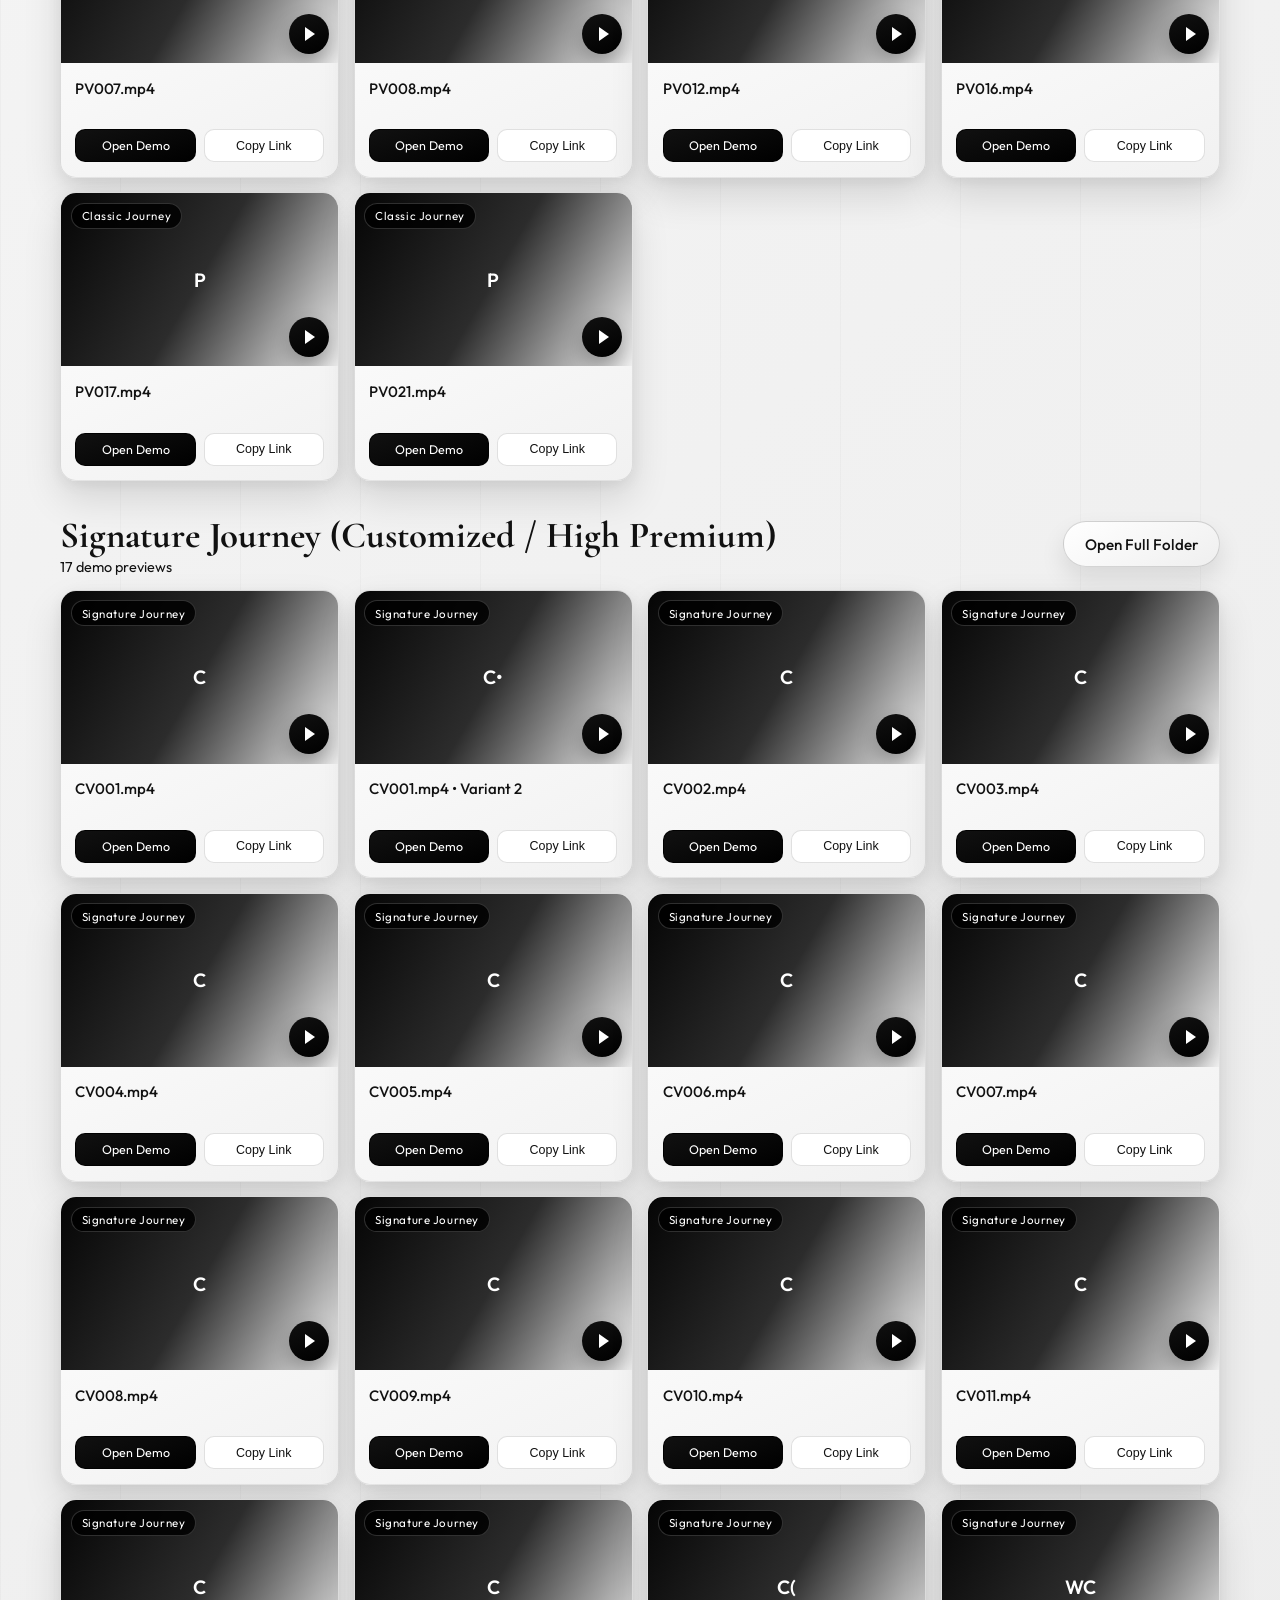
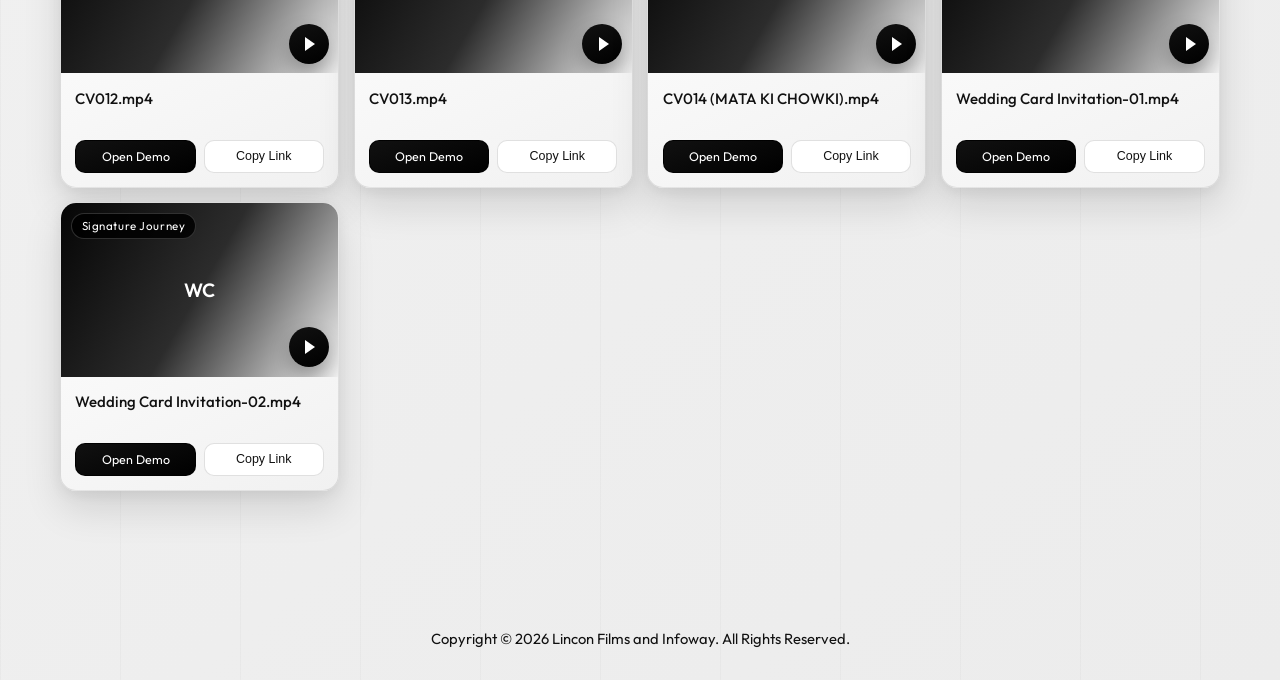
==== commit 505f601b: "Add files via upload" ====
--- a/demos.html
+++ b/demos.html
@@ -19,9 +19,9 @@
           <small>Preview Collections</small>
         </div>
         <nav class="nav-links" aria-label="Primary Navigation">
-          <a href="index.html" data-nav>Home</a>
-          <a href="demos.html" data-nav>Demo Page</a>
-          <a href="submit.html" data-nav>Google Form Submission</a>
+          <a href="home" data-nav>Home</a>
+          <a href="demos" data-nav>Demo Page</a>
+          <a href="submit" data-nav>Google Form Submission</a>
         </nav>
       </div>
     </header>
--- a/assets/css/styles.css
+++ b/assets/css/styles.css
@@ -1,19 +1,23 @@
 @import url('https://fonts.googleapis.com/css2?family=Cinzel:wght@500;700&family=Cormorant+Garamond:wght@400;500;600;700&family=Outfit:wght@300;400;500;600&display=swap');
 
 :root {
-  --bg: #050b08;
-  --bg-soft: #0a1711;
-  --text: #ecf4ec;
-  --muted: #b6c8bb;
-  --rose: #e7bc62;
-  --wine: #1a3b2f;
-  --gold: #d7ab55;
-  --gold-deep: #97723a;
-  --card: #0f1d16;
-  --ring: #2a4538;
-  --glass: rgba(14, 30, 22, 0.72);
-  --shadow: 0 14px 40px rgba(0, 0, 0, 0.42);
-  --shadow-deep: 0 24px 52px rgba(0, 0, 0, 0.62);
+  --bg-deep: #ffffff;
+  --bg: #f7f7f7;
+  --bg-soft: #ececec;
+  --text: #111111;
+  --muted: #555555;
+  --rose: #f2f2f2;
+  --wine: #111111;
+  --accent: #111111;
+  --accent-soft: #c9c9c9;
+  --card: #ffffff;
+  --ring: #f4f4f4;
+  --surface-1: #ffffff;
+  --surface-2: #f5f5f5;
+  --surface-3: #e6e6e6;
+  --glass: linear-gradient(160deg, rgba(255, 255, 255, 0.96), rgba(241, 241, 241, 0.94));
+  --shadow: 0 18px 38px rgba(0, 0, 0, 0.12), 0 4px 14px rgba(0, 0, 0, 0.06);
+  --shadow-deep: 0 32px 58px rgba(0, 0, 0, 0.18), 0 10px 24px rgba(0, 0, 0, 0.09);
 }
 
 * {
@@ -26,10 +30,35 @@
   padding: 0;
   font-family: 'Outfit', sans-serif;
   color: var(--text);
-  background: radial-gradient(1300px 600px at -10% -10%, rgba(53, 98, 74, 0.4) 0%, transparent 55%),
-    radial-gradient(900px 420px at 105% 4%, rgba(131, 98, 45, 0.25) 0%, transparent 50%),
-    linear-gradient(140deg, var(--bg) 0%, var(--bg-soft) 100%);
+  background: linear-gradient(135deg, rgba(0, 0, 0, 0.035) 0%, transparent 34%),
+    repeating-linear-gradient(90deg, rgba(0, 0, 0, 0.025) 0 1px, transparent 1px 120px),
+    linear-gradient(140deg, var(--bg-deep) 0%, var(--bg) 48%, var(--bg-soft) 100%);
   min-height: 100%;
+}
+
+body::before,
+body::after {
+  content: '';
+  position: fixed;
+  inset: 0;
+  pointer-events: none;
+  z-index: -1;
+}
+
+body::before {
+  background: linear-gradient(90deg, transparent 0%, rgba(0, 0, 0, 0.035) 48%, transparent 100%);
+  opacity: 0.5;
+}
+
+body::after {
+  background: repeating-linear-gradient(
+      -45deg,
+      rgba(0, 0, 0, 0.025),
+      rgba(0, 0, 0, 0.025) 1px,
+      transparent 2px,
+      transparent 24px
+    );
+  opacity: 0.28;
 }
 
 a {
@@ -56,8 +85,9 @@
   top: 0;
   z-index: 50;
   backdrop-filter: blur(10px);
-  background: linear-gradient(180deg, rgba(7, 18, 13, 0.95), rgba(7, 18, 13, 0.72));
-  border-bottom: 1px solid rgba(193, 158, 85, 0.26);
+  background: linear-gradient(180deg, rgba(10, 10, 10, 0.96), rgba(20, 20, 20, 0.9));
+  border-bottom: 1px solid rgba(255, 255, 255, 0.12);
+  box-shadow: 0 10px 24px rgba(0, 0, 0, 0.45);
 }
 
 .nav-wrap {
@@ -83,7 +113,7 @@
   letter-spacing: 0.02em;
   text-transform: none;
   font-weight: 400;
-  color: var(--gold);
+  color: var(--accent);
   font-size: 1.05rem;
   margin-top: 0.08rem;
 }
@@ -106,13 +136,15 @@
 
 .nav-links a:hover,
 .nav-links a.active {
-  border-color: rgba(215, 171, 85, 0.52);
-  background: rgba(20, 44, 33, 0.9);
+  border-color: rgba(255, 255, 255, 0.32);
+  background: linear-gradient(145deg, rgba(54, 54, 54, 0.92), rgba(18, 18, 18, 0.96));
+  box-shadow: 0 8px 18px rgba(0, 0, 0, 0.38);
   transform: translateY(-1px);
 }
 
 .hero {
   padding: 4.2rem 0 3rem;
+  position: relative;
 }
 
 .hero-grid {
@@ -126,9 +158,10 @@
   display: inline-flex;
   align-items: center;
   gap: 0.45rem;
-  background: rgba(15, 37, 27, 0.86);
-  border: 1px solid rgba(215, 171, 85, 0.3);
-  color: var(--gold);
+  background: linear-gradient(145deg, #ffffff, #d8d8d8);
+  border: 1px solid rgba(255, 255, 255, 0.52);
+  color: #050505;
+  box-shadow: 0 12px 22px rgba(0, 0, 0, 0.38), inset 0 1px 0 rgba(255, 255, 255, 0.82);
   border-radius: 999px;
   padding: 0.5rem 0.92rem;
   font-size: 0.83rem;
@@ -141,7 +174,7 @@
   font-weight: 500;
   letter-spacing: 0.02em;
   font-size: clamp(1.08rem, 2vw, 1.45rem);
-  color: #d8e6da;
+  color: #f4f4f4;
 }
 
 .hero h1 {
@@ -163,7 +196,7 @@
   margin-top: 1rem;
   font-family: 'Cormorant Garamond', serif;
   font-size: 1.2rem;
-  color: #d3e1d5;
+  color: #f0f0f0;
 }
 
 .btn-row {
@@ -188,25 +221,27 @@
 }
 
 .btn-primary {
-  color: #fff;
-  background: linear-gradient(120deg, #25543f, #112b20);
-  box-shadow: 0 10px 22px rgba(0, 0, 0, 0.45);
+  color: #050505;
+  background: linear-gradient(160deg, #ffffff, #f1f1f1 58%, #cfcfcf);
+  border: 1px solid rgba(255, 255, 255, 0.72);
+  box-shadow: 0 14px 28px rgba(0, 0, 0, 0.42), inset 0 1px 0 rgba(255, 255, 255, 0.9);
 }
 
 .btn-primary:hover {
   transform: translateY(-2px);
-  box-shadow: 0 14px 26px rgba(0, 0, 0, 0.55);
+  box-shadow: 0 18px 34px rgba(0, 0, 0, 0.52), inset 0 1px 0 rgba(255, 255, 255, 0.9);
 }
 
 .btn-outline {
   color: var(--text);
-  border: 1px solid rgba(215, 171, 85, 0.5);
-  background: rgba(16, 38, 28, 0.85);
+  border: 1px solid rgba(255, 255, 255, 0.22);
+  background: linear-gradient(150deg, #272727, #101010);
+  box-shadow: 0 12px 22px rgba(0, 0, 0, 0.38);
 }
 
 .btn-outline:hover {
   transform: translateY(-2px);
-  background: rgba(23, 50, 37, 0.92);
+  background: linear-gradient(150deg, #3a3a3a, #181818);
 }
 
 .hero-art {
@@ -214,20 +249,20 @@
 }
 
 .hero-frame {
-  border-radius: 30px;
-  background: linear-gradient(160deg, #0b1b14, #12261d);
+  border-radius: 24px;
+  background: linear-gradient(165deg, #292929, #080808);
   padding: 1rem;
   box-shadow: var(--shadow-deep);
   transform: perspective(1000px) rotateY(-5deg) rotateX(2deg);
-  border: 1px solid rgba(215, 171, 85, 0.32);
+  border: 1px solid rgba(255, 255, 255, 0.18);
 }
 
 .hero-frame img {
-  border-radius: 24px;
+  border-radius: 18px;
   width: 100%;
   max-height: 640px;
   object-fit: contain;
-  background: radial-gradient(circle at 20% 20%, rgba(255, 208, 156, 0.2), transparent 46%);
+  background: linear-gradient(145deg, #f4f4f4, #bfbfbf);
 }
 
 .floating-tag {
@@ -235,9 +270,9 @@
   right: -1rem;
   bottom: 1.5rem;
   padding: 0.8rem 1rem;
-  border-radius: 18px;
-  background: rgba(8, 22, 16, 0.92);
-  border: 1px solid rgba(215, 171, 85, 0.36);
+  border-radius: 14px;
+  background: linear-gradient(155deg, #2b2b2b, #0d0d0d);
+  border: 1px solid rgba(255, 255, 255, 0.2);
   box-shadow: var(--shadow);
 }
 
@@ -245,7 +280,7 @@
   display: block;
   font-family: 'Cormorant Garamond', serif;
   font-size: 1.2rem;
-  color: var(--gold);
+  color: #ffffff;
 }
 
 .floating-tag span {
@@ -261,6 +296,22 @@
   margin: 0;
   font-family: 'Cormorant Garamond', serif;
   font-size: clamp(2rem, 4vw, 3.1rem);
+  color: #ffffff;
+  text-shadow: 0 8px 18px rgba(0, 0, 0, 0.45);
+  position: relative;
+  display: inline-block;
+}
+
+.section-title::after {
+  content: '';
+  position: absolute;
+  left: 0;
+  bottom: -8px;
+  width: 62px;
+  height: 3px;
+  border-radius: 999px;
+  background: linear-gradient(90deg, #ffffff, #9f9f9f);
+  box-shadow: 0 2px 8px rgba(255, 255, 255, 0.15);
 }
 
 .section-sub {
@@ -279,18 +330,29 @@
 
 .feature {
   background: var(--glass);
-  border: 1px solid rgba(215, 171, 85, 0.18);
-  border-radius: 24px;
+  border: 1px solid rgba(255, 255, 255, 0.14);
+  border-radius: 16px;
   padding: 1.25rem 1.1rem;
   box-shadow: var(--shadow);
   transform-style: preserve-3d;
+  transform: perspective(800px) translateZ(0);
+  position: relative;
+}
+
+.feature::after {
+  content: '';
+  position: absolute;
+  inset: 0;
+  border-radius: inherit;
+  background: linear-gradient(160deg, rgba(255, 255, 255, 0.09), transparent 38%);
+  pointer-events: none;
 }
 
 .feature h3 {
   margin: 0;
   font-family: 'Cormorant Garamond', serif;
   font-size: 1.36rem;
-  color: var(--gold);
+  color: #ffffff;
 }
 
 .feature p {
@@ -311,20 +373,22 @@
   position: relative;
   overflow: hidden;
   padding: 1.2rem;
-  border-radius: 24px;
-  background: linear-gradient(150deg, rgba(15, 33, 24, 0.95), rgba(11, 27, 20, 0.95));
-  border: 1px solid rgba(215, 171, 85, 0.28);
+  border-radius: 16px;
+  background: linear-gradient(155deg, #242424, #0e0e0e);
+  border: 1px solid rgba(255, 255, 255, 0.16);
   box-shadow: var(--shadow);
+  transform: perspective(900px) rotateX(2deg) translateZ(0);
 }
 
 .category-card::before {
   content: '';
   position: absolute;
-  inset: auto -40px -56px auto;
-  width: 160px;
-  height: 160px;
-  border-radius: 50%;
-  background: radial-gradient(circle, rgba(200, 164, 96, 0.2), transparent 70%);
+  inset: 0;
+  width: auto;
+  height: auto;
+  border-radius: inherit;
+  background: linear-gradient(130deg, rgba(255, 255, 255, 0.12), transparent 36%);
+  pointer-events: none;
 }
 
 .category-card h3 {
@@ -342,10 +406,21 @@
 .cta-banner {
   margin-top: 2rem;
   padding: 2rem;
-  border-radius: 28px;
-  background: linear-gradient(130deg, rgba(9, 25, 18, 0.97), rgba(28, 62, 46, 0.95));
-  color: #fff;
+  border-radius: 20px;
+  background: linear-gradient(145deg, #272727, #070707);
+  color: #ffffff;
+  border: 1px solid rgba(255, 255, 255, 0.18);
   box-shadow: var(--shadow-deep);
+  position: relative;
+}
+
+.cta-banner::after {
+  content: '';
+  position: absolute;
+  inset: 0;
+  border-radius: inherit;
+  background: linear-gradient(120deg, rgba(255, 255, 255, 0.1), transparent 42%);
+  pointer-events: none;
 }
 
 .cta-banner h3 {
@@ -356,20 +431,20 @@
 
 .cta-banner p {
   margin: 0.65rem 0 0;
-  color: rgba(225, 240, 226, 0.9);
+  color: #ffffff;
 }
 
 .cta-banner .btn-outline {
-  background: rgba(19, 42, 31, 0.85);
-  border-color: rgba(215, 171, 85, 0.48);
-  color: #fff;
+  background: linear-gradient(160deg, #ffffff, #f1f1f1 58%, #cfcfcf);
+  border-color: rgba(255, 255, 255, 0.72);
+  color: #050505;
 }
 
 .footer {
   margin-top: 3.2rem;
   padding: 1.4rem 0 2rem;
   text-align: center;
-  color: #8fb09b;
+  color: #ffffff;
   font-size: 0.92rem;
 }
 
@@ -385,10 +460,10 @@
 }
 
 .page-shell img {
-  border-radius: 24px;
-  border: 1px solid rgba(215, 171, 85, 0.2);
+  border-radius: 18px;
+  border: 1px solid rgba(255, 255, 255, 0.18);
   box-shadow: var(--shadow);
-  background: rgba(12, 30, 21, 0.9);
+  background: linear-gradient(160deg, #f4f4f4, #bfbfbf);
   max-height: 620px;
   object-fit: contain;
 }
@@ -404,14 +479,14 @@
   flex: 1 1 240px;
   min-width: 220px;
   border-radius: 999px;
-  border: 1px solid rgba(215, 171, 85, 0.28);
-  background: rgba(12, 29, 22, 0.85);
+  border: 1px solid rgba(255, 255, 255, 0.18);
+  background: rgba(20, 20, 20, 0.92);
   padding: 0.72rem 1rem;
   color: var(--text);
 }
 
 .search:focus {
-  outline: 2px solid rgba(215, 171, 85, 0.45);
+  outline: 2px solid rgba(255, 255, 255, 0.42);
   outline-offset: 1px;
 }
 
@@ -424,17 +499,18 @@
 .chip {
   padding: 0.56rem 0.95rem;
   border-radius: 999px;
-  border: 1px solid rgba(215, 171, 85, 0.28);
+  border: 1px solid rgba(255, 255, 255, 0.18);
   font-size: 0.86rem;
   color: var(--text);
-  background: rgba(13, 30, 22, 0.8);
+  background: rgba(22, 22, 22, 0.92);
   cursor: pointer;
 }
 
 .chip.active,
 .chip:hover {
-  background: linear-gradient(120deg, rgba(31, 67, 50, 0.95), rgba(16, 35, 26, 0.95));
-  border-color: rgba(215, 171, 85, 0.52);
+  background: linear-gradient(145deg, #ffffff, #d7d7d7);
+  border-color: rgba(255, 255, 255, 0.62);
+  color: #050505;
 }
 
 .demo-section {
@@ -456,7 +532,7 @@
 }
 
 .demo-count {
-  color: #9db7a4;
+  color: #ffffff;
   font-size: 0.9rem;
 }
 
@@ -469,23 +545,24 @@
 .demo-card {
   display: flex;
   flex-direction: column;
-  border-radius: 20px;
+  border-radius: 16px;
   overflow: hidden;
-  border: 1px solid rgba(215, 171, 85, 0.22);
-  background: rgba(11, 27, 20, 0.95);
+  border: 1px solid rgba(255, 255, 255, 0.14);
+  background: linear-gradient(150deg, #242424, #0c0c0c);
   box-shadow: var(--shadow);
   transition: transform 0.2s ease, box-shadow 0.2s ease;
+  transform: perspective(900px) translateZ(0);
 }
 
 .demo-card:hover {
   transform: translateY(-4px) scale(1.01);
-  box-shadow: 0 20px 40px rgba(0, 0, 0, 0.5);
+  box-shadow: 0 24px 42px rgba(0, 0, 0, 0.55), 0 1px 0 rgba(255, 255, 255, 0.08);
 }
 
 .thumb {
   position: relative;
   aspect-ratio: 16 / 10;
-  background: linear-gradient(120deg, #163124, #22543f, #0f261c);
+  background: linear-gradient(140deg, #2f2f2f, #0f0f0f);
   overflow: hidden;
 }
 
@@ -499,8 +576,9 @@
   position: absolute;
   top: 0.6rem;
   left: 0.6rem;
-  background: rgba(8, 22, 16, 0.8);
-  color: #fff;
+  background: rgba(8, 8, 8, 0.9);
+  color: #ffffff;
+  border: 1px solid rgba(255, 255, 255, 0.2);
   padding: 0.28rem 0.62rem;
   border-radius: 999px;
   font-size: 0.72rem;
@@ -516,13 +594,13 @@
   border-radius: 50%;
   display: grid;
   place-items: center;
-  background: rgba(235, 225, 201, 0.92);
-  box-shadow: 0 8px 20px rgba(0, 0, 0, 0.45);
+  background: linear-gradient(160deg, #ffffff, #d6d6d6);
+  box-shadow: 0 10px 20px rgba(0, 0, 0, 0.46);
 }
 
 .play-dot::before {
   content: '';
-  border-left: 10px solid #1c3e30;
+  border-left: 10px solid #050505;
   border-top: 7px solid transparent;
   border-bottom: 7px solid transparent;
   margin-left: 3px;
@@ -552,19 +630,19 @@
 .demo-actions button {
   flex: 1;
   border-radius: 10px;
-  border: 1px solid rgba(215, 171, 85, 0.24);
+  border: 1px solid rgba(255, 255, 255, 0.16);
   padding: 0.5rem 0.6rem;
   font-size: 0.78rem;
   text-align: center;
-  background: rgba(14, 34, 25, 0.9);
+  background: rgba(20, 20, 20, 0.95);
   color: var(--text);
   cursor: pointer;
 }
 
 .demo-actions a:first-child {
-  background: linear-gradient(120deg, #1f4b37, #122b20);
-  color: #fff;
-  border-color: transparent;
+  background: linear-gradient(160deg, #ffffff, #f1f1f1 58%, #cfcfcf);
+  color: #050505;
+  border-color: rgba(255, 255, 255, 0.72);
 }
 
 .form-shell {
@@ -576,11 +654,22 @@
 
 .form-card,
 .form-info {
-  border-radius: 24px;
-  border: 1px solid rgba(215, 171, 85, 0.22);
-  background: rgba(11, 26, 19, 0.92);
+  border-radius: 18px;
+  border: 1px solid rgba(255, 255, 255, 0.14);
+  background: linear-gradient(160deg, #242424, #0c0c0c);
   box-shadow: var(--shadow);
   padding: 1.1rem;
+  position: relative;
+}
+
+.form-card::after,
+.form-info::after {
+  content: '';
+  position: absolute;
+  inset: 0;
+  border-radius: inherit;
+  pointer-events: none;
+  background: linear-gradient(130deg, rgba(255, 255, 255, 0.1), transparent 42%);
 }
 
 .form-grid {
@@ -608,8 +697,8 @@
 .form-group textarea,
 .form-group select {
   border-radius: 12px;
-  border: 1px solid rgba(215, 171, 85, 0.22);
-  background: rgba(8, 20, 15, 0.95);
+  border: 1px solid rgba(255, 255, 255, 0.16);
+  background: rgba(20, 20, 20, 0.95);
   padding: 0.62rem 0.7rem;
   font: inherit;
   color: var(--text);
@@ -623,7 +712,7 @@
 .form-note {
   margin-top: 0.85rem;
   font-size: 0.84rem;
-  color: #9ab9a4;
+  color: #ffffff;
 }
 
 .info-list {
@@ -643,7 +732,187 @@
 }
 
 .info-list b {
-  color: var(--gold);
+  color: #ffffff;
+}
+
+/* White-background monochrome finish */
+.topbar {
+  background: linear-gradient(180deg, rgba(255, 255, 255, 0.96), rgba(247, 247, 247, 0.92));
+  border-bottom: 1px solid rgba(0, 0, 0, 0.09);
+  box-shadow: 0 12px 28px rgba(0, 0, 0, 0.08);
+}
+
+.nav-links a {
+  color: #111111;
+}
+
+.nav-links a:hover,
+.nav-links a.active {
+  border-color: rgba(0, 0, 0, 0.8);
+  background: linear-gradient(145deg, #111111, #000000);
+  color: #ffffff;
+  box-shadow: 0 10px 20px rgba(0, 0, 0, 0.22);
+}
+
+.kicker {
+  background: linear-gradient(145deg, #111111, #000000);
+  border-color: rgba(0, 0, 0, 0.86);
+  color: #ffffff;
+  box-shadow: 0 14px 26px rgba(0, 0, 0, 0.18), inset 0 1px 0 rgba(255, 255, 255, 0.18);
+}
+
+.script-line,
+.hero-tagline {
+  color: #2f2f2f;
+}
+
+.btn-primary {
+  color: #ffffff;
+  background: linear-gradient(160deg, #111111, #000000);
+  border-color: rgba(0, 0, 0, 0.9);
+  box-shadow: 0 14px 26px rgba(0, 0, 0, 0.22), inset 0 1px 0 rgba(255, 255, 255, 0.16);
+}
+
+.btn-primary:hover {
+  box-shadow: 0 18px 34px rgba(0, 0, 0, 0.28), inset 0 1px 0 rgba(255, 255, 255, 0.16);
+}
+
+.btn-outline {
+  color: #111111;
+  border-color: rgba(0, 0, 0, 0.16);
+  background: linear-gradient(150deg, #ffffff, #efefef);
+  box-shadow: 0 12px 24px rgba(0, 0, 0, 0.1);
+}
+
+.btn-outline:hover {
+  background: linear-gradient(150deg, #f4f4f4, #e2e2e2);
+}
+
+.hero-frame,
+.feature,
+.category-card,
+.demo-card,
+.form-card,
+.form-info {
+  background: linear-gradient(155deg, #ffffff, #f1f1f1);
+  border-color: rgba(0, 0, 0, 0.1);
+  box-shadow: var(--shadow);
+}
+
+.hero-frame {
+  box-shadow: var(--shadow-deep);
+}
+
+.floating-tag,
+.cta-banner {
+  background: linear-gradient(145deg, #111111, #000000);
+  border-color: rgba(0, 0, 0, 0.86);
+  color: #ffffff;
+}
+
+.cta-banner .btn-primary {
+  color: #111111;
+  background: linear-gradient(160deg, #ffffff, #f1f1f1 58%, #cfcfcf);
+  border-color: rgba(255, 255, 255, 0.72);
+}
+
+.floating-tag span,
+.cta-banner p {
+  color: #f1f1f1;
+}
+
+.section-title,
+.feature h3,
+.category-card h3,
+.demo-head h2,
+.demo-title,
+.demo-count,
+.form-note,
+.info-list b,
+.footer {
+  color: #111111;
+}
+
+.section-title::after {
+  background: linear-gradient(90deg, #111111, #9a9a9a);
+  box-shadow: 0 2px 8px rgba(0, 0, 0, 0.16);
+}
+
+.category-card::before,
+.cta-banner::after,
+.form-card::after,
+.form-info::after,
+.feature::after {
+  background: linear-gradient(130deg, rgba(255, 255, 255, 0.72), transparent 42%);
+}
+
+.page-shell img,
+.hero-frame img {
+  border: 1px solid rgba(0, 0, 0, 0.08);
+  background: linear-gradient(160deg, #ffffff, #eeeeee);
+  box-shadow: 0 18px 34px rgba(0, 0, 0, 0.1);
+}
+
+.search,
+.form-group input,
+.form-group textarea,
+.form-group select {
+  color: #111111;
+  border-color: rgba(0, 0, 0, 0.14);
+  background: rgba(255, 255, 255, 0.96);
+}
+
+.search::placeholder {
+  color: #747474;
+}
+
+.search:focus {
+  outline-color: rgba(0, 0, 0, 0.32);
+}
+
+.chip {
+  color: #111111;
+  border-color: rgba(0, 0, 0, 0.14);
+  background: rgba(255, 255, 255, 0.92);
+}
+
+.chip.active,
+.chip:hover {
+  background: linear-gradient(145deg, #111111, #000000);
+  border-color: rgba(0, 0, 0, 0.84);
+  color: #ffffff;
+}
+
+.thumb {
+  background: linear-gradient(140deg, #f5f5f5, #d9d9d9);
+}
+
+.thumb-badge {
+  background: rgba(0, 0, 0, 0.86);
+  border-color: rgba(255, 255, 255, 0.18);
+  color: #ffffff;
+}
+
+.play-dot {
+  background: linear-gradient(160deg, #111111, #000000);
+  box-shadow: 0 10px 20px rgba(0, 0, 0, 0.28);
+}
+
+.play-dot::before {
+  border-left-color: #ffffff;
+}
+
+.demo-actions a,
+.demo-actions button {
+  color: #111111;
+  border-color: rgba(0, 0, 0, 0.12);
+  background: rgba(255, 255, 255, 0.94);
+}
+
+.demo-actions a:first-child {
+  color: #ffffff;
+  background: linear-gradient(160deg, #111111, #000000);
+  border-color: rgba(0, 0, 0, 0.86);
 }
 
 .reveal {
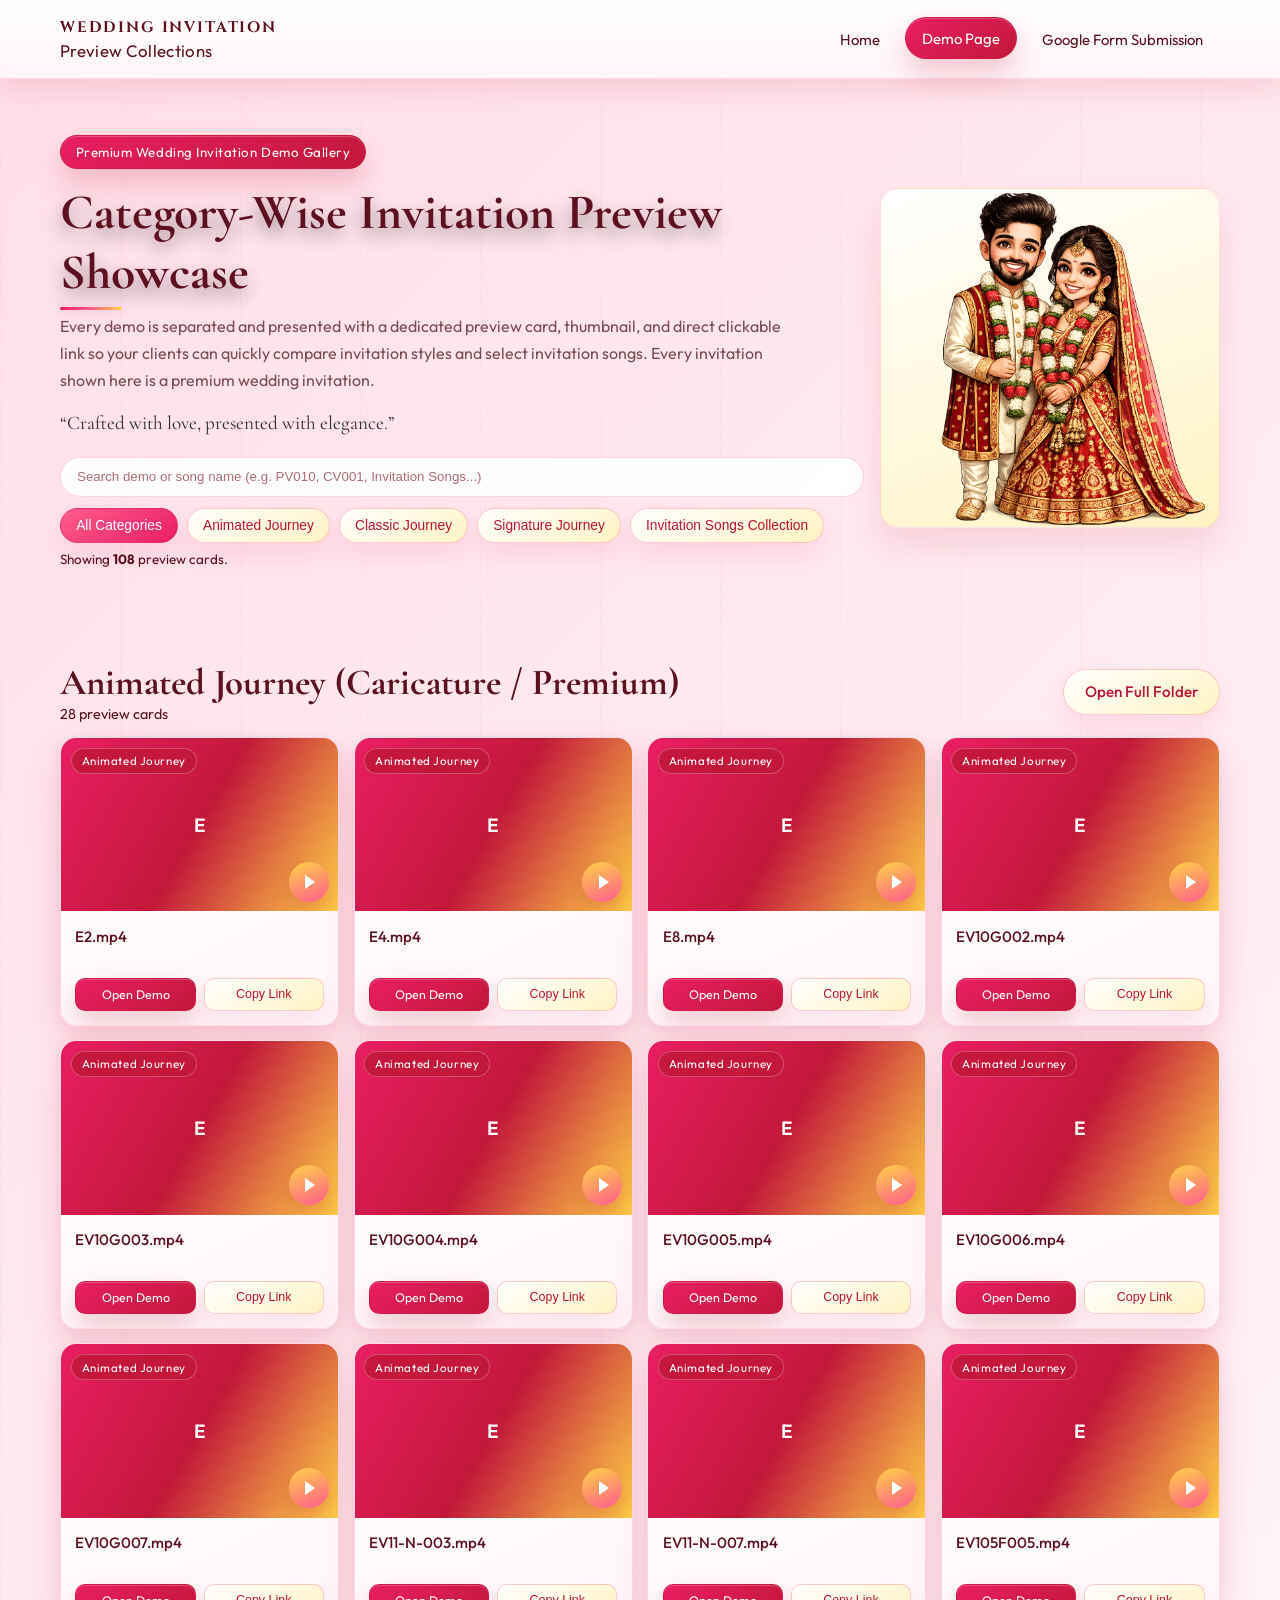
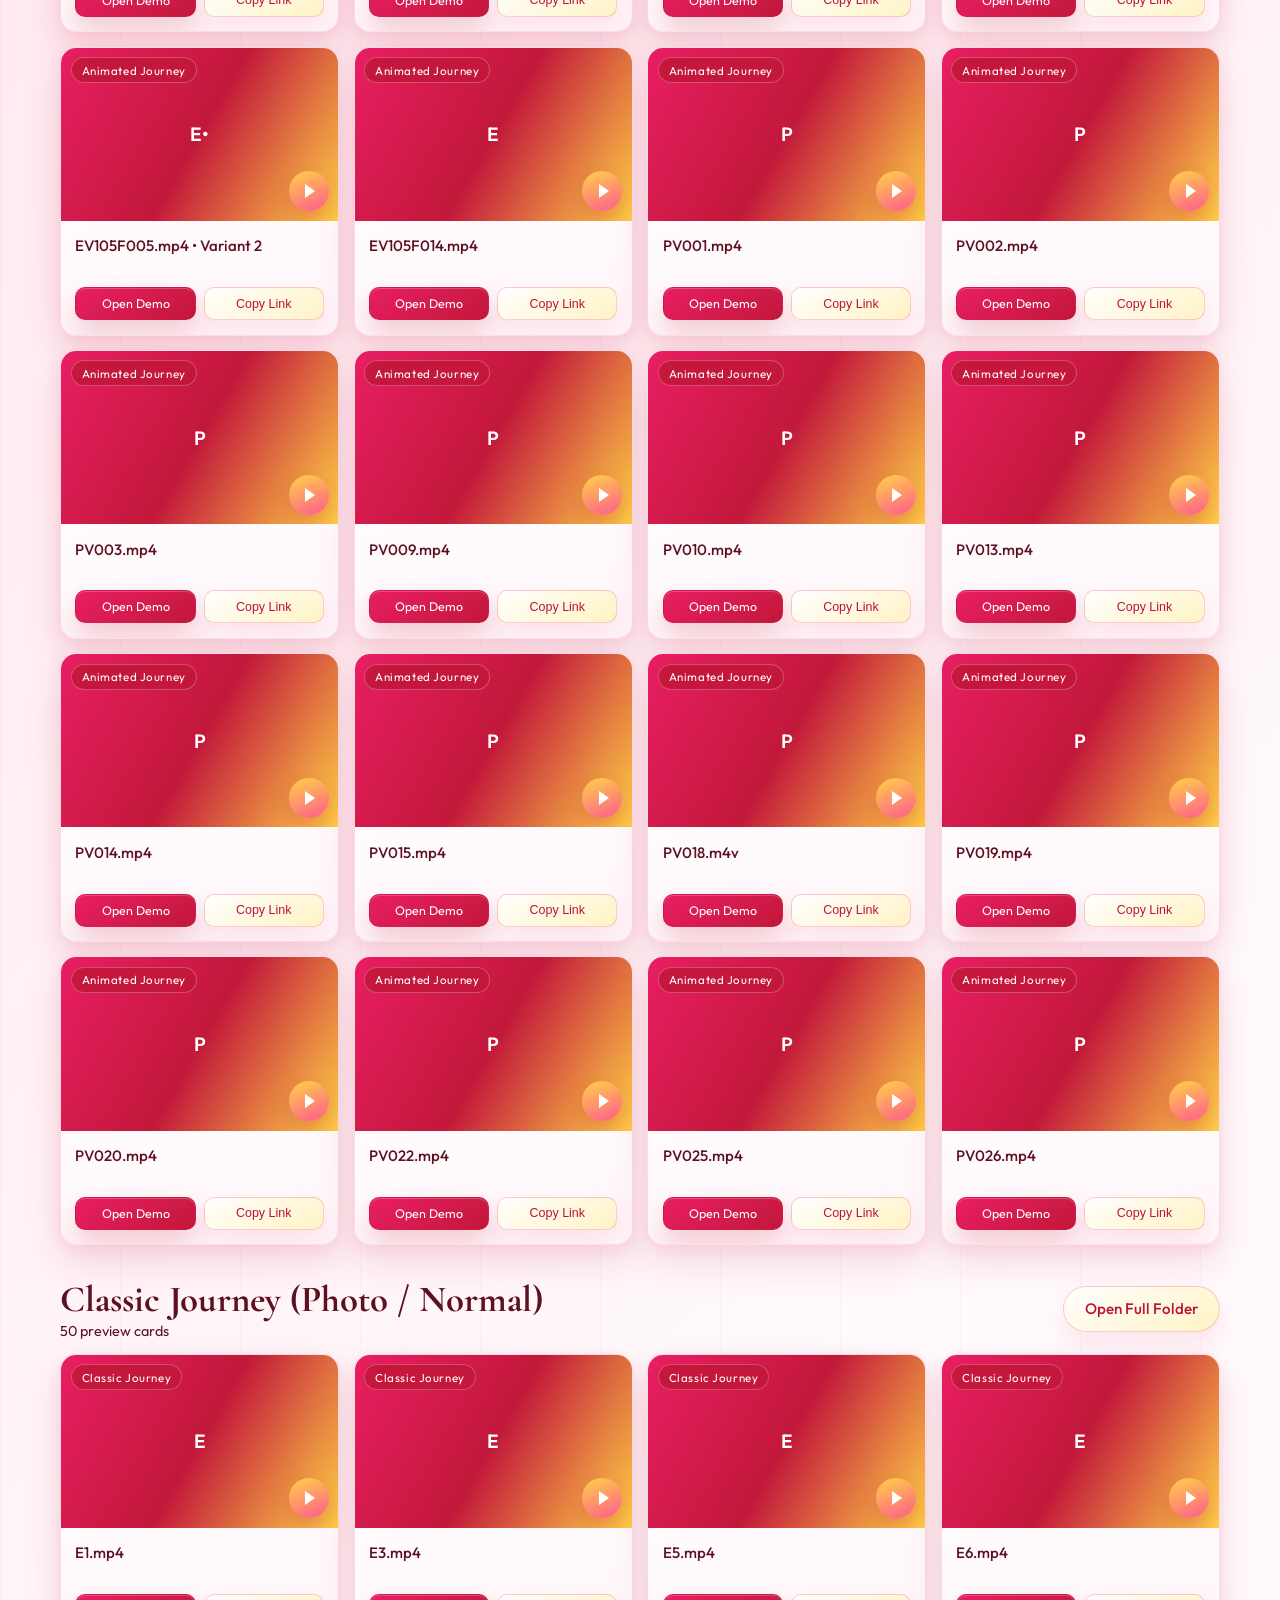
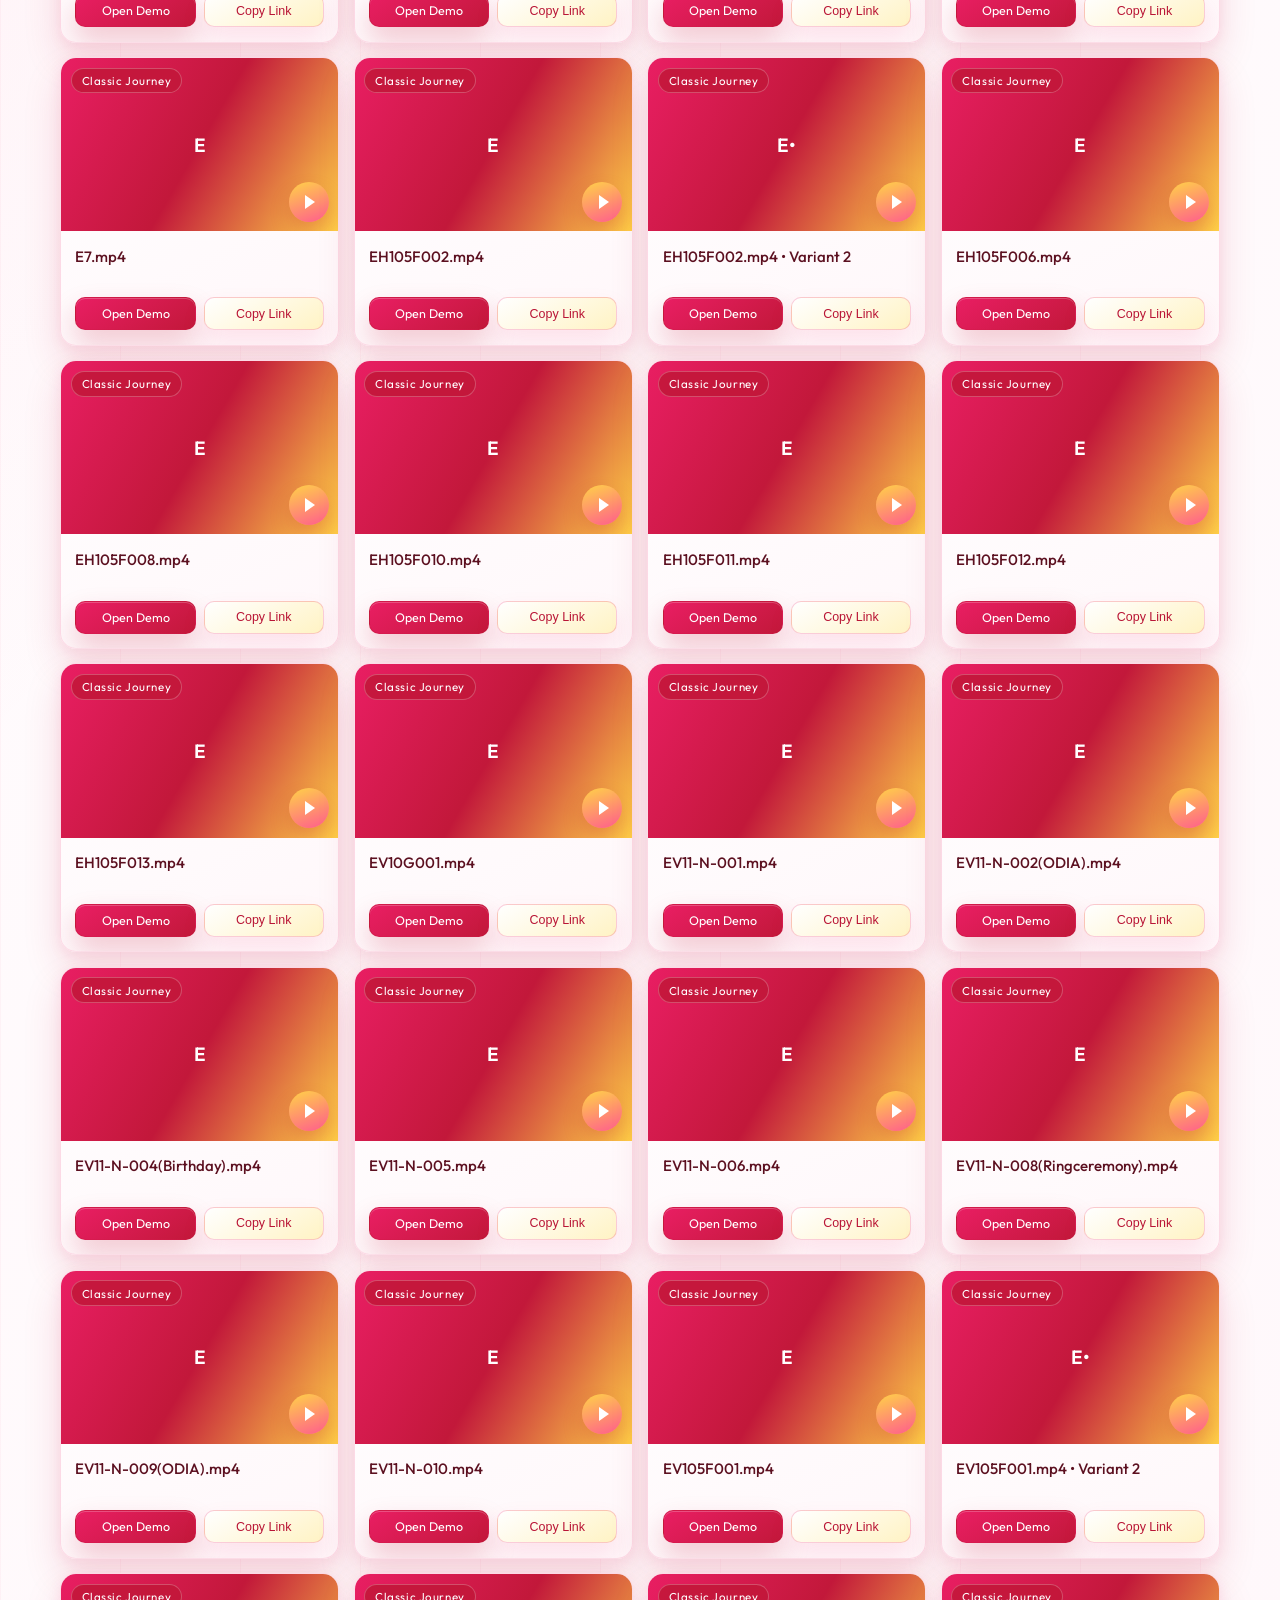
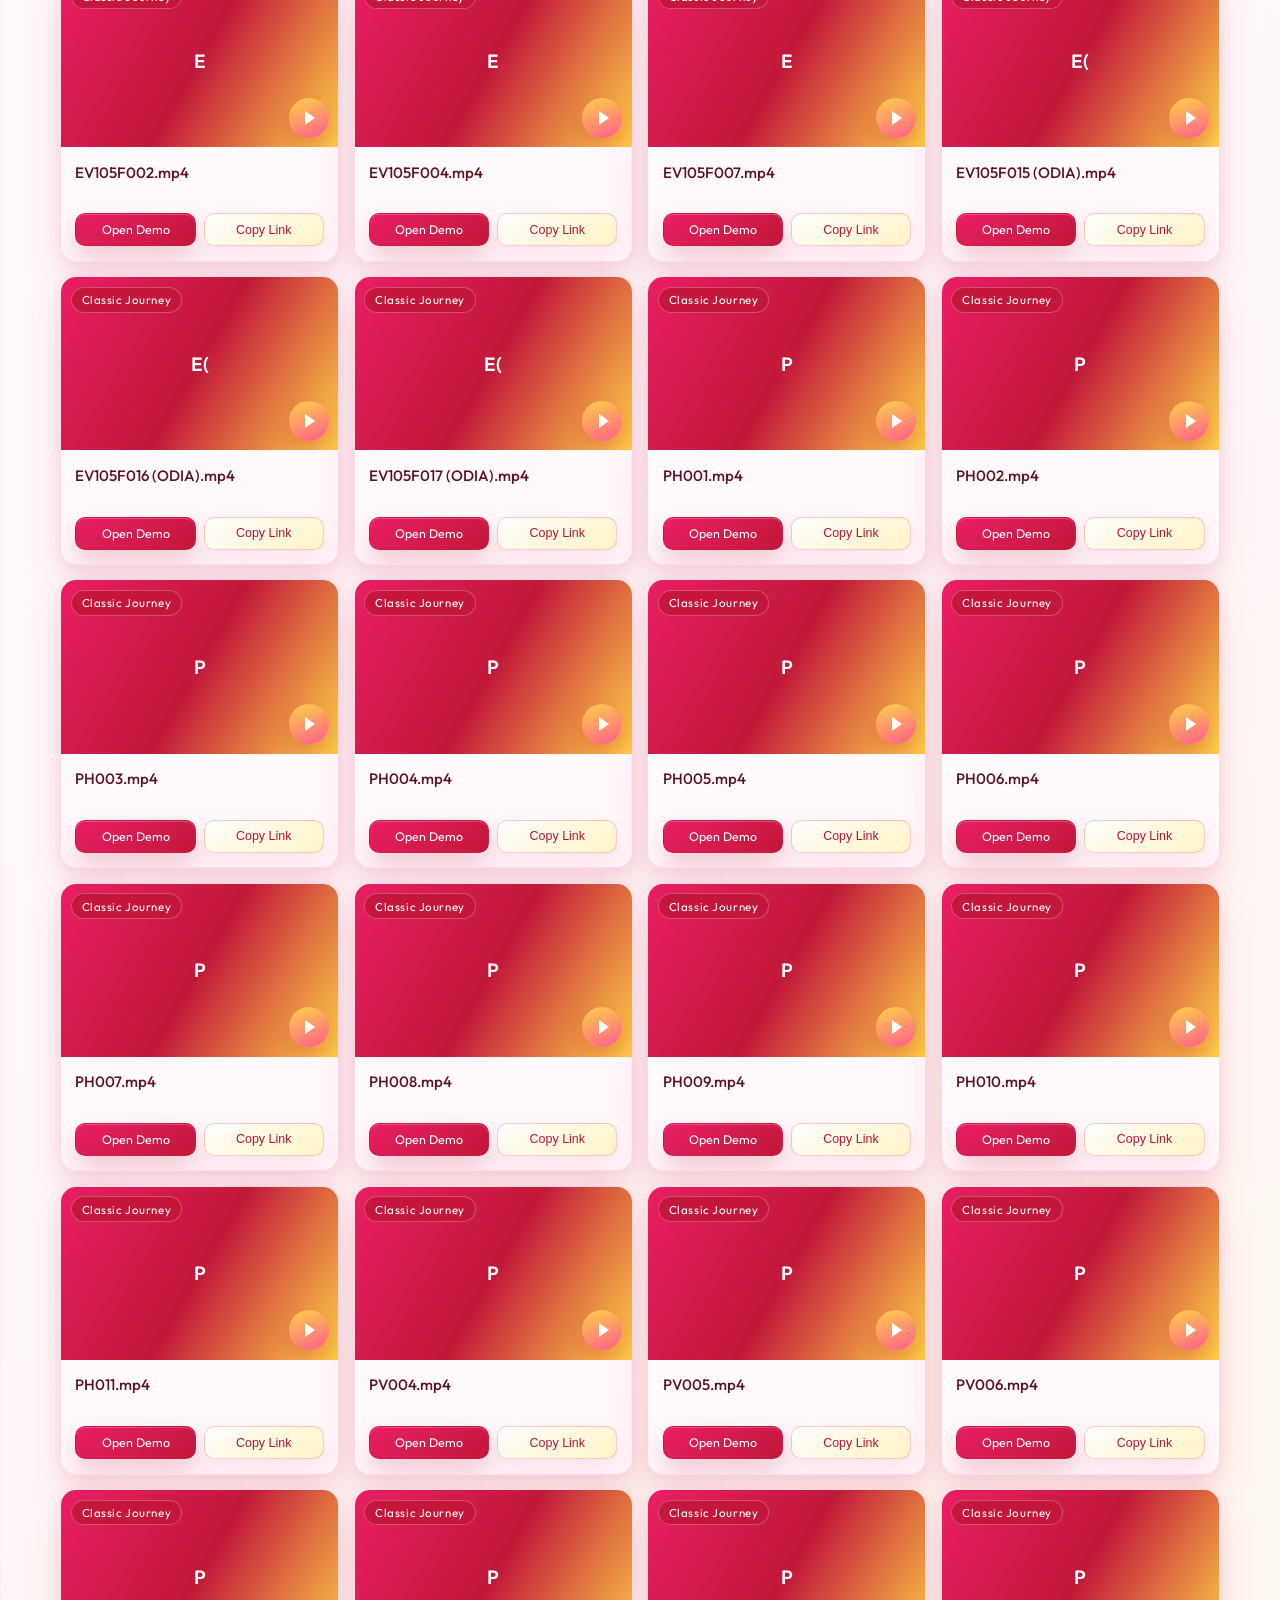
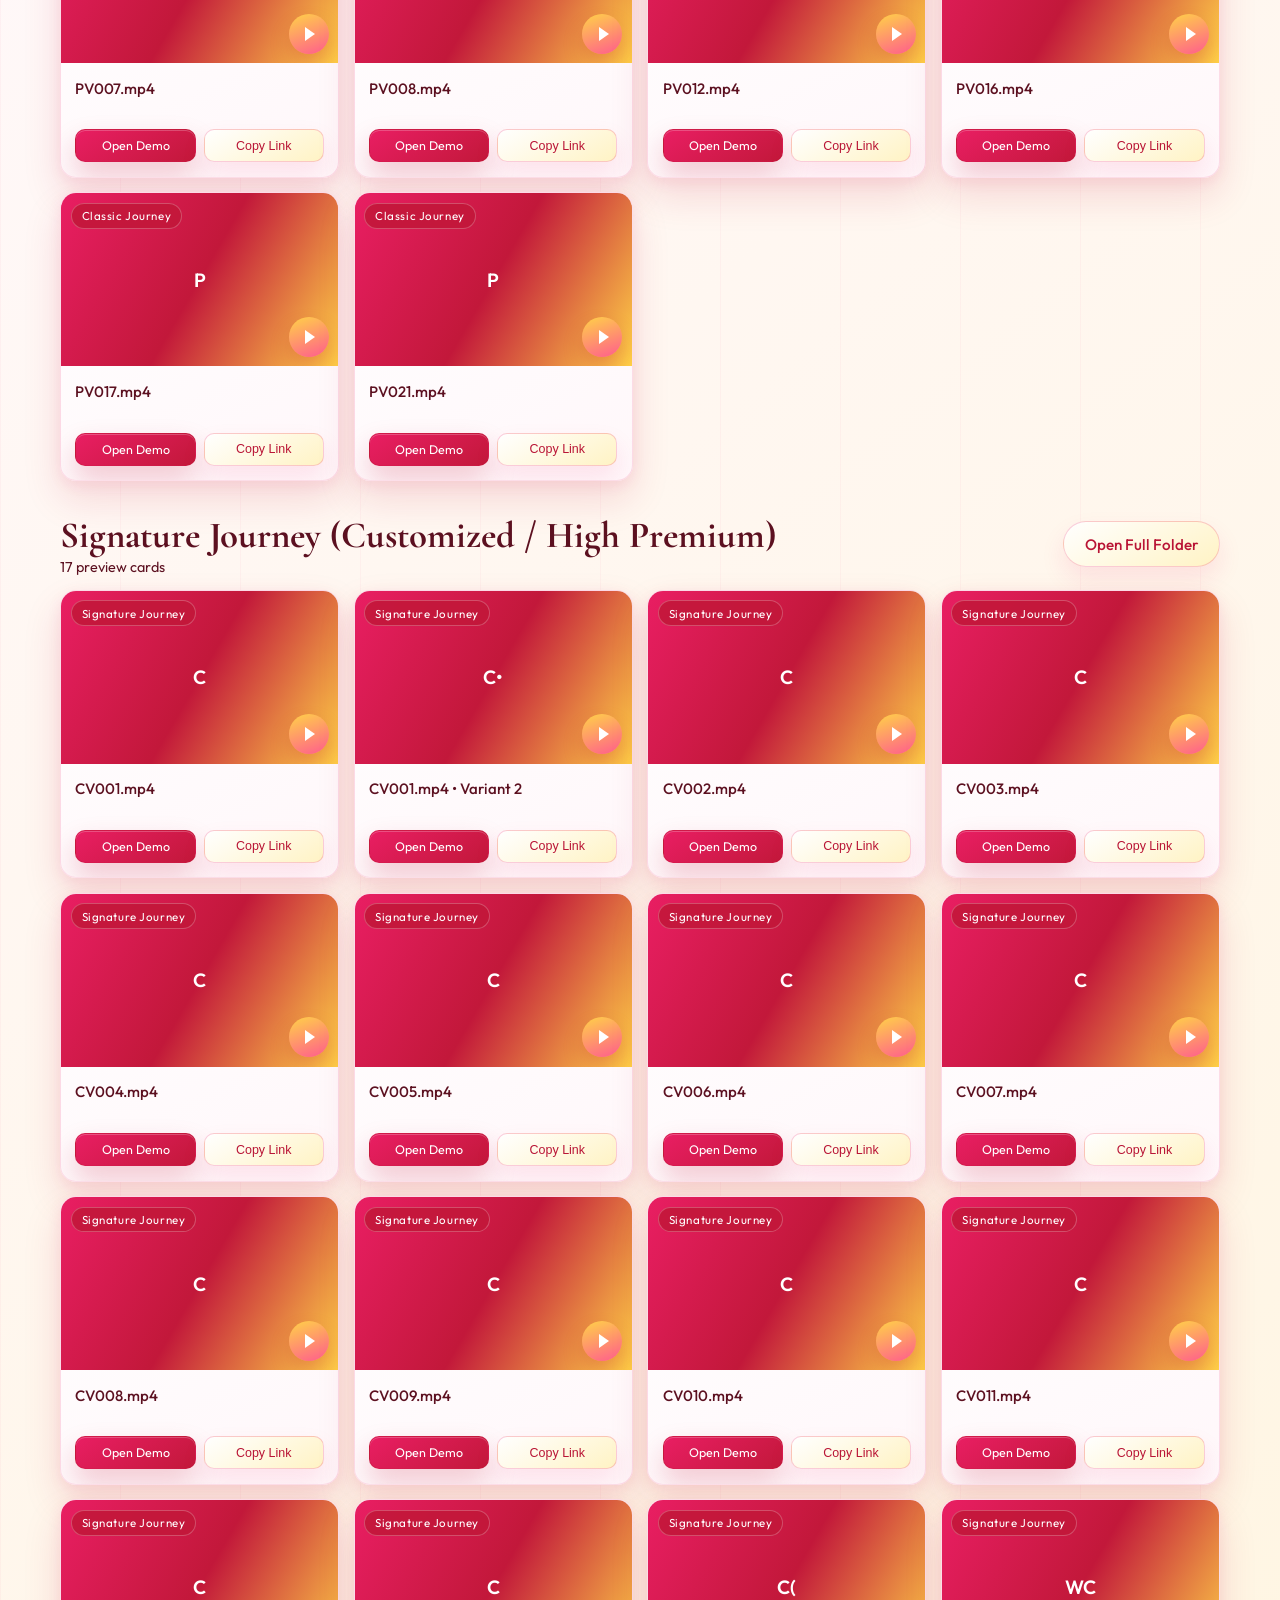
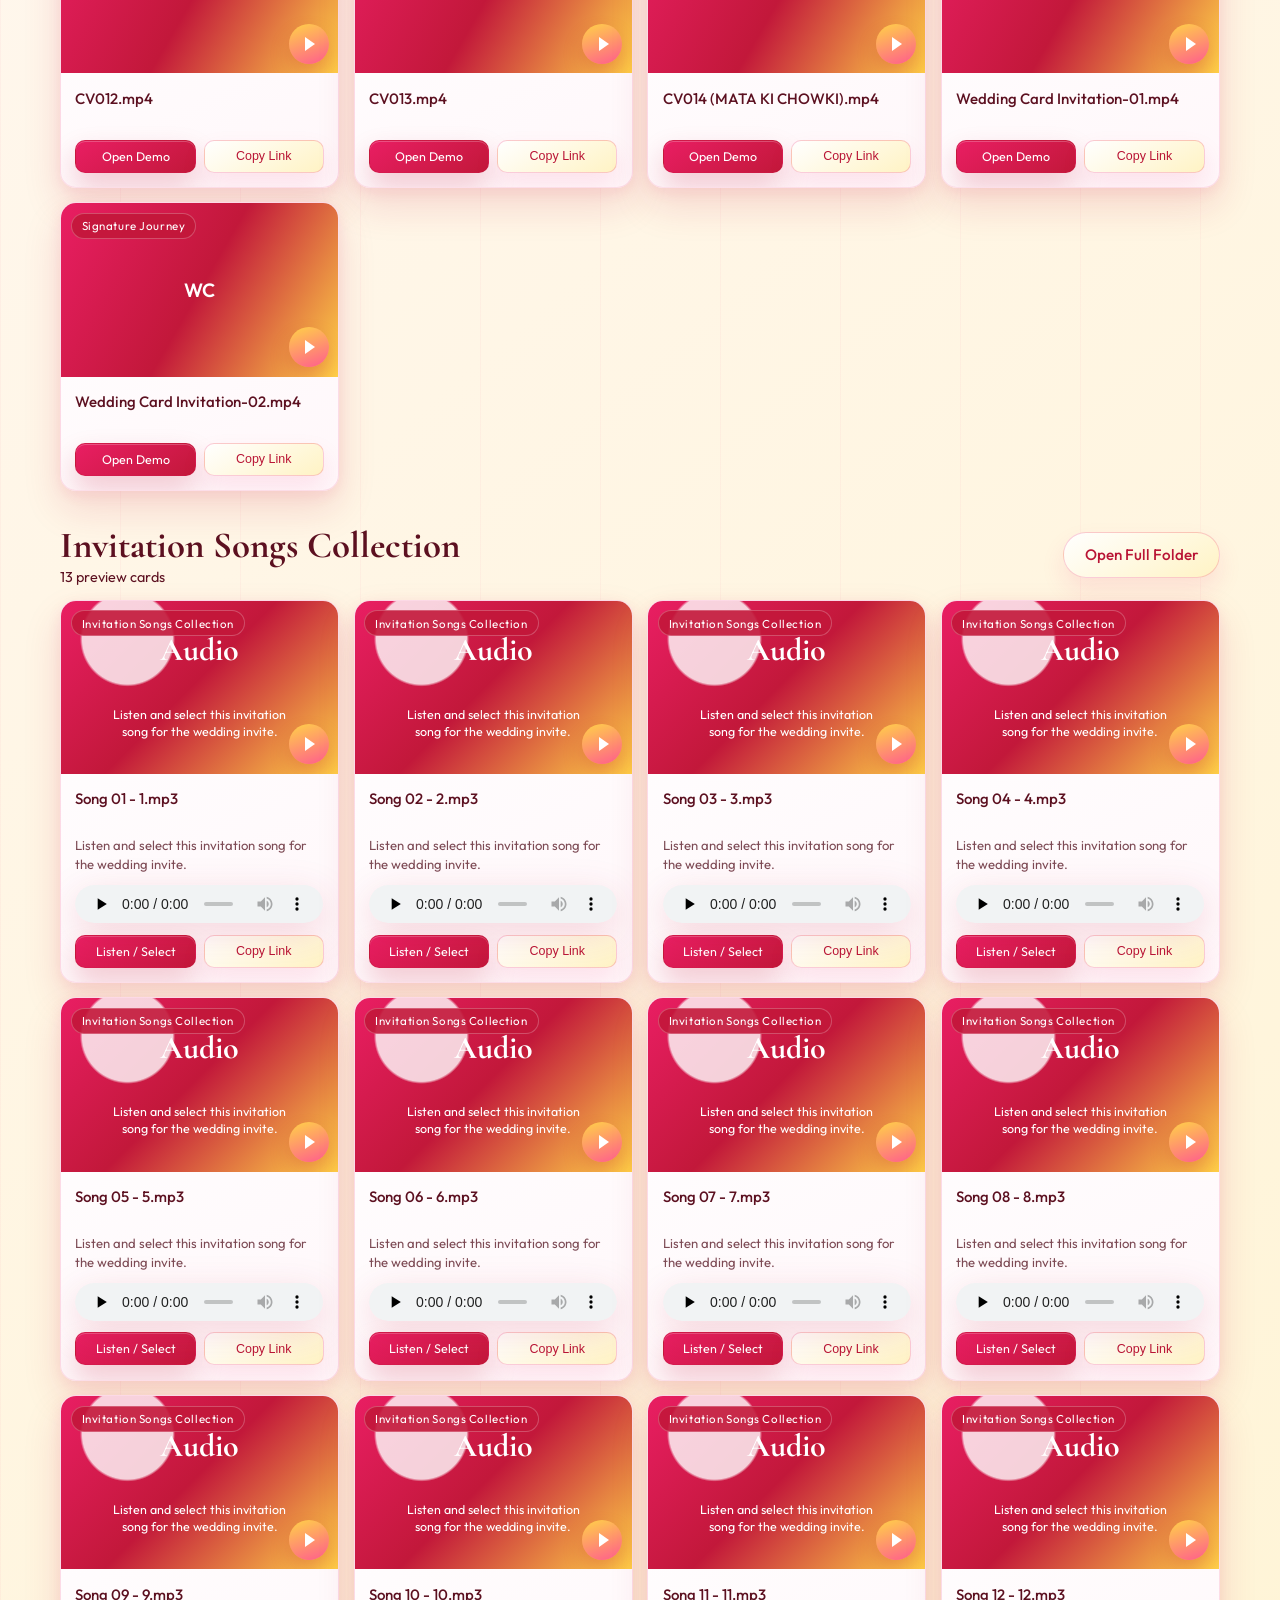
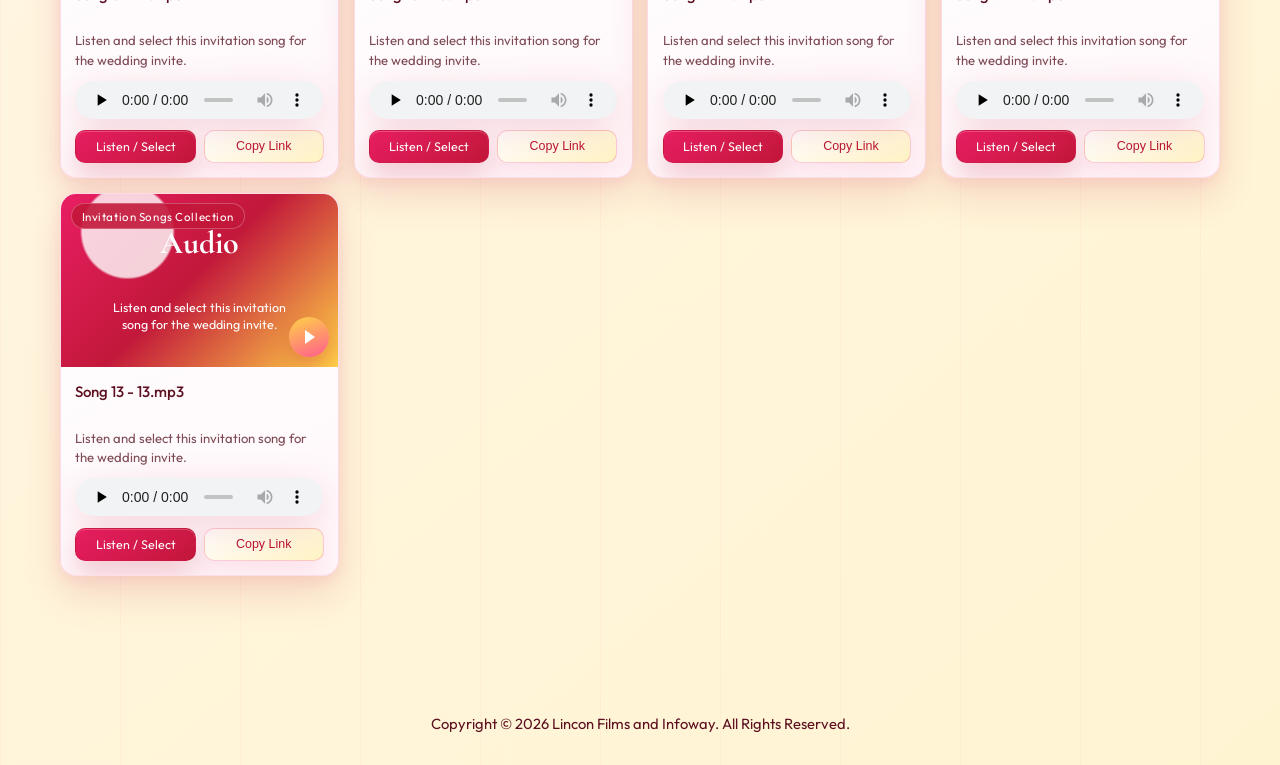
==== commit 6891a14e: "Add files via upload" ====
--- a/demos.html
+++ b/demos.html
@@ -19,9 +19,9 @@
           <small>Preview Collections</small>
         </div>
         <nav class="nav-links" aria-label="Primary Navigation">
-          <a href="home" data-nav>Home</a>
-          <a href="demos" data-nav>Demo Page</a>
-          <a href="submit" data-nav>Google Form Submission</a>
+          <a href="index.html" data-nav>Home</a>
+          <a href="demos.html" data-nav>Demo Page</a>
+          <a href="submit.html" data-nav>Google Form Submission</a>
         </nav>
       </div>
     </header>
@@ -34,7 +34,7 @@
             <h1 class="section-title" style="margin-top: 0.8rem;">Category-Wise Invitation Preview Showcase</h1>
             <p class="section-sub">
               Every demo is separated and presented with a dedicated preview card, thumbnail, and direct clickable
-              link so your clients can quickly compare invitation styles. Every invitation shown here is a premium
+              link so your clients can quickly compare invitation styles and select invitation songs. Every invitation shown here is a premium
               wedding invitation.
             </p>
             <p class="hero-tagline" style="margin-top: 0.6rem;">
@@ -45,7 +45,7 @@
                 id="demoSearch"
                 class="search"
                 type="search"
-                placeholder="Search demo name (e.g. PV010, CV001, Ringceremony...)"
+                placeholder="Search demo or song name (e.g. PV010, CV001, Invitation Songs...)"
                 aria-label="Search demos"
               />
               <div class="chips" id="categoryChips" aria-label="Category Filters"></div>
--- a/assets/css/styles.css
+++ b/assets/css/styles.css
@@ -2,22 +2,22 @@
 
 :root {
   --bg-deep: #ffffff;
-  --bg: #f7f7f7;
-  --bg-soft: #ececec;
-  --text: #111111;
-  --muted: #555555;
-  --rose: #f2f2f2;
-  --wine: #111111;
-  --accent: #111111;
-  --accent-soft: #c9c9c9;
+  --bg: #fff8fb;
+  --bg-soft: #fff4d2;
+  --text: #5c1020;
+  --muted: #7d4b55;
+  --rose: #ffe7ef;
+  --wine: #c2183a;
+  --accent: #e91e63;
+  --accent-soft: #ffd247;
   --card: #ffffff;
   --ring: #f4f4f4;
   --surface-1: #ffffff;
   --surface-2: #f5f5f5;
   --surface-3: #e6e6e6;
   --glass: linear-gradient(160deg, rgba(255, 255, 255, 0.96), rgba(241, 241, 241, 0.94));
-  --shadow: 0 18px 38px rgba(0, 0, 0, 0.12), 0 4px 14px rgba(0, 0, 0, 0.06);
-  --shadow-deep: 0 32px 58px rgba(0, 0, 0, 0.18), 0 10px 24px rgba(0, 0, 0, 0.09);
+  --shadow: 0 18px 38px rgba(194, 24, 58, 0.14), 0 4px 14px rgba(233, 30, 99, 0.08);
+  --shadow-deep: 0 32px 58px rgba(194, 24, 58, 0.2), 0 10px 24px rgba(255, 210, 71, 0.12);
 }
 
 * {
@@ -572,6 +572,36 @@
   object-fit: cover;
 }
 
+.thumb-fallback {
+  width: 100%;
+  height: 100%;
+  display: grid;
+  place-items: center;
+  gap: 0.35rem;
+  padding: 1rem;
+  text-align: center;
+  color: #ffffff;
+  background: linear-gradient(120deg, #e91e63, #c2183a, #ffd247);
+}
+
+.thumb-fallback strong {
+  font-family: 'Cormorant Garamond', serif;
+  font-size: 2rem;
+  line-height: 1;
+}
+
+.thumb-fallback span {
+  max-width: 22ch;
+  font-size: 0.78rem;
+  line-height: 1.35;
+}
+
+.audio-thumb {
+  background:
+    radial-gradient(circle at 24% 22%, rgba(255, 255, 255, 0.8) 0 18%, transparent 19%),
+    linear-gradient(135deg, #e91e63 0%, #c2183a 48%, #ffd247 100%);
+}
+
 .thumb-badge {
   position: absolute;
   top: 0.6rem;
@@ -621,6 +651,20 @@
   min-height: 2.7em;
 }
 
+.demo-description {
+  margin: -0.25rem 0 0;
+  color: var(--muted);
+  font-size: 0.82rem;
+  line-height: 1.45;
+}
+
+.audio-preview {
+  width: 100%;
+  height: 38px;
+  border-radius: 999px;
+  filter: drop-shadow(0 10px 18px rgba(194, 24, 58, 0.16));
+}
+
 .demo-actions {
   display: flex;
   gap: 0.5rem;
@@ -915,6 +959,183 @@
   border-color: rgba(0, 0, 0, 0.86);
 }
 
+/* White background with pink, red, and yellow accents */
+html,
+body {
+  color: var(--text);
+  background: linear-gradient(135deg, rgba(255, 92, 142, 0.2) 0%, transparent 34%),
+    repeating-linear-gradient(90deg, rgba(233, 30, 99, 0.035) 0 1px, transparent 1px 120px),
+    linear-gradient(140deg, #ffffff 0%, #fff8fb 52%, #fff4d2 100%);
+}
+
+body::before {
+  background: linear-gradient(90deg, transparent 0%, rgba(255, 210, 71, 0.16) 48%, transparent 100%);
+}
+
+body::after {
+  background: repeating-linear-gradient(
+    -45deg,
+    rgba(233, 30, 99, 0.04),
+    rgba(233, 30, 99, 0.04) 1px,
+    transparent 2px,
+    transparent 24px
+  );
+}
+
+.topbar {
+  background: linear-gradient(180deg, rgba(255, 255, 255, 0.96), rgba(255, 246, 249, 0.94));
+  border-bottom-color: rgba(233, 30, 99, 0.16);
+  box-shadow: 0 12px 28px rgba(194, 24, 58, 0.12);
+}
+
+.site-name,
+.site-name small,
+.nav-links a,
+.section-title,
+.feature h3,
+.category-card h3,
+.demo-head h2,
+.demo-title,
+.demo-count,
+.form-note,
+.info-list b,
+.footer {
+  color: #5c1020;
+}
+
+.nav-links a:hover,
+.nav-links a.active,
+.kicker,
+.btn-primary,
+.demo-actions a:first-child {
+  color: #ffffff;
+  background: linear-gradient(145deg, #e91e63, #c2183a);
+  border-color: rgba(194, 24, 58, 0.42);
+  box-shadow: 0 14px 28px rgba(194, 24, 58, 0.22), inset 0 1px 0 rgba(255, 255, 255, 0.22);
+}
+
+.btn-primary:hover {
+  box-shadow: 0 18px 34px rgba(194, 24, 58, 0.28), inset 0 1px 0 rgba(255, 255, 255, 0.24);
+}
+
+.btn-outline,
+.demo-actions a,
+.demo-actions button,
+.chip {
+  color: #b91435;
+  border-color: rgba(233, 30, 99, 0.22);
+  background: linear-gradient(150deg, #ffffff, #fff3c4);
+  box-shadow: 0 12px 24px rgba(233, 30, 99, 0.1);
+}
+
+.btn-outline:hover,
+.chip.active,
+.chip:hover {
+  color: #ffffff;
+  background: linear-gradient(145deg, #ff5c8e, #e91e63);
+  border-color: rgba(233, 30, 99, 0.34);
+}
+
+.category-cards {
+  grid-template-columns: repeat(4, minmax(0, 1fr));
+}
+
+.hero-frame,
+.feature,
+.category-card,
+.demo-card,
+.form-card,
+.form-info {
+  background: linear-gradient(155deg, #ffffff, #fff7fa);
+  border-color: rgba(233, 30, 99, 0.14);
+  box-shadow: var(--shadow);
+}
+
+.hero-frame {
+  box-shadow: var(--shadow-deep);
+}
+
+.floating-tag,
+.cta-banner {
+  color: #ffffff;
+  background: linear-gradient(145deg, #e91e63, #c2183a 58%, #a3122f);
+  border-color: rgba(233, 30, 99, 0.32);
+  box-shadow: var(--shadow-deep);
+}
+
+.cta-banner .btn-primary {
+  color: #7a122b;
+  background: linear-gradient(160deg, #fff8d9, #ffd247);
+  border-color: rgba(255, 210, 71, 0.7);
+}
+
+.cta-banner .btn-outline {
+  color: #7a122b;
+  background: linear-gradient(160deg, #ffffff, #fff3c4 58%, #ffd247);
+  border-color: rgba(255, 210, 71, 0.7);
+}
+
+.floating-tag span,
+.cta-banner p {
+  color: #fff8d9;
+}
+
+.section-title::after {
+  background: linear-gradient(90deg, #e91e63, #ff5c8e, #ffd247);
+  box-shadow: 0 2px 8px rgba(233, 30, 99, 0.18);
+}
+
+.category-card::before,
+.cta-banner::after,
+.form-card::after,
+.form-info::after,
+.feature::after {
+  background: linear-gradient(130deg, rgba(255, 210, 71, 0.26), transparent 42%);
+}
+
+.page-shell img,
+.hero-frame img {
+  border-color: rgba(233, 30, 99, 0.12);
+  background: linear-gradient(160deg, #ffffff, #fff3c4);
+  box-shadow: 0 18px 34px rgba(194, 24, 58, 0.12);
+}
+
+.search,
+.form-group input,
+.form-group textarea,
+.form-group select {
+  color: #5c1020;
+  border-color: rgba(233, 30, 99, 0.18);
+  background: rgba(255, 255, 255, 0.96);
+}
+
+.search::placeholder {
+  color: #ad6c78;
+}
+
+.search:focus {
+  outline-color: rgba(233, 30, 99, 0.32);
+}
+
+.thumb {
+  background: linear-gradient(140deg, #fff3c4, #ffdbe7);
+}
+
+.thumb-badge {
+  color: #ffffff;
+  background: rgba(194, 24, 58, 0.9);
+  border-color: rgba(255, 255, 255, 0.24);
+}
+
+.play-dot {
+  background: linear-gradient(160deg, #ffd247, #ff5c8e);
+  box-shadow: 0 10px 20px rgba(194, 24, 58, 0.24);
+}
+
+.play-dot::before {
+  border-left-color: #ffffff;
+}
+
 .reveal {
   opacity: 0;
   transform: translateY(18px);
